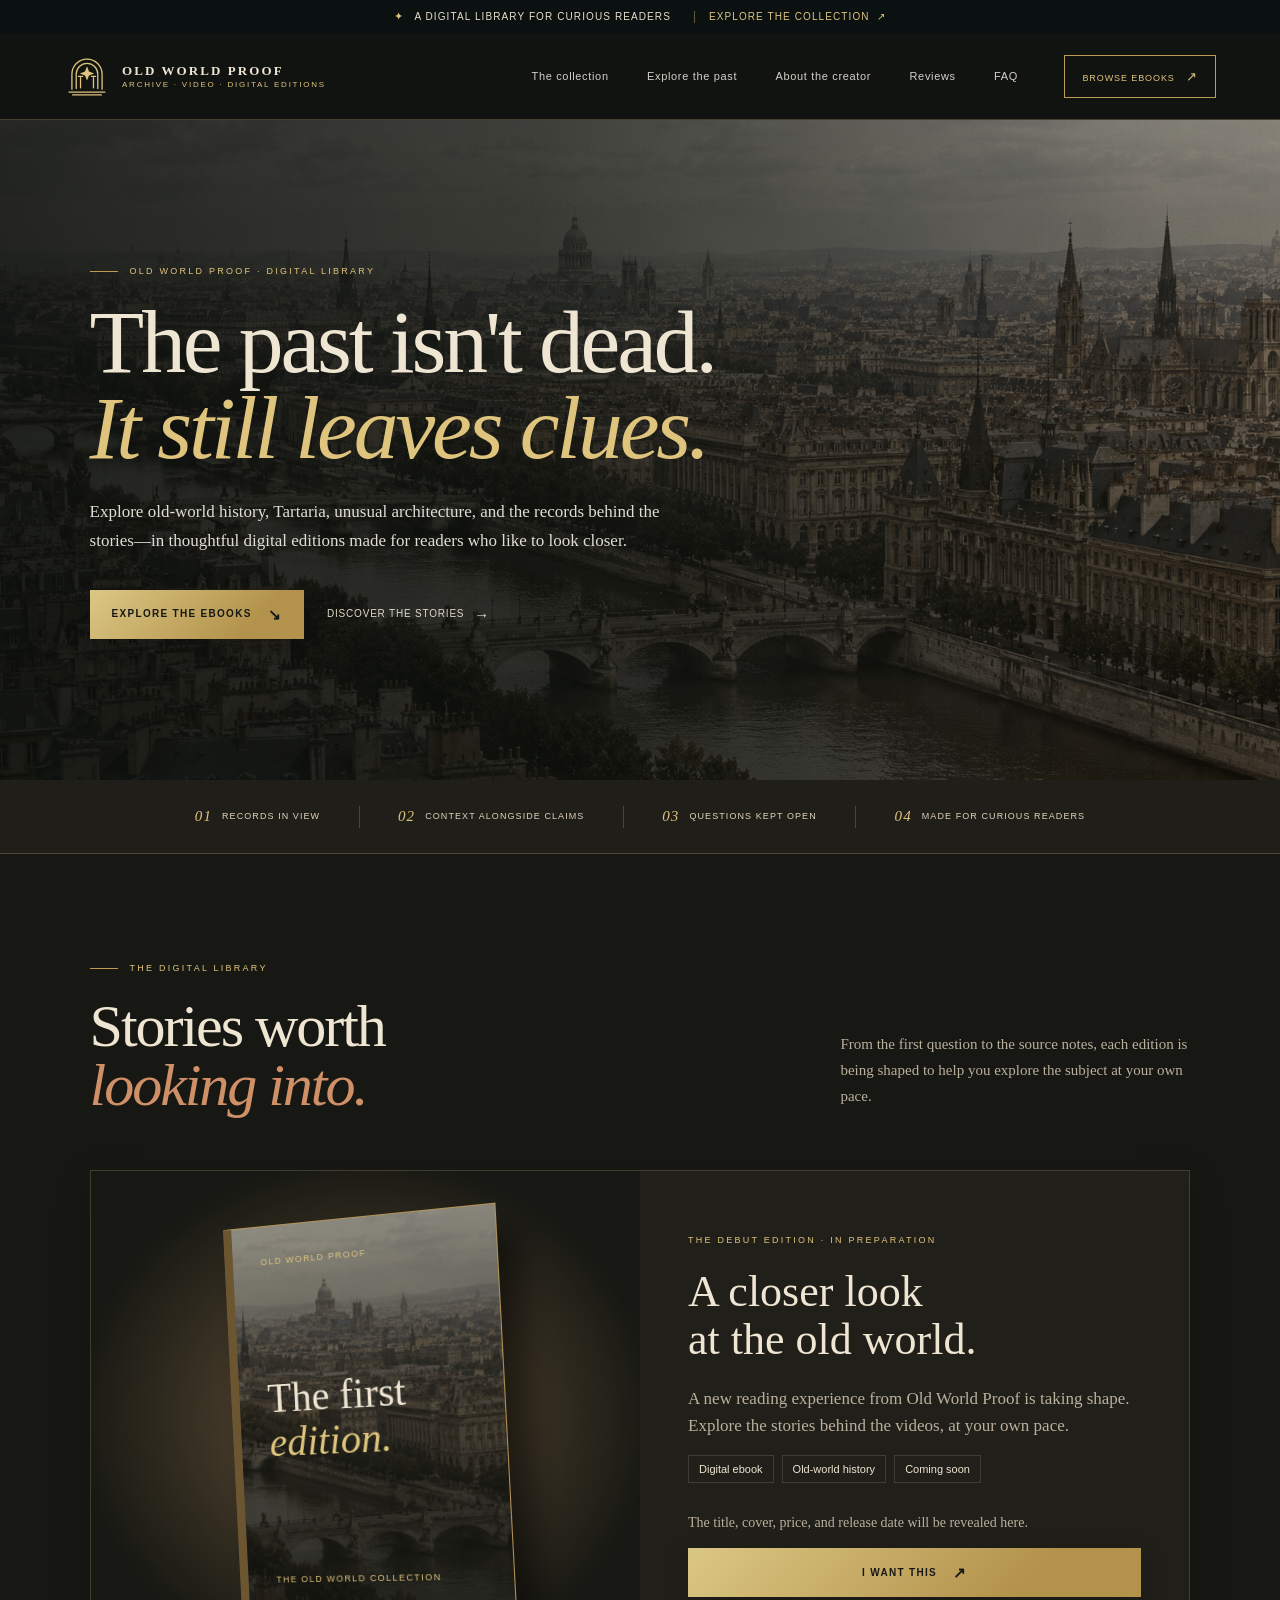
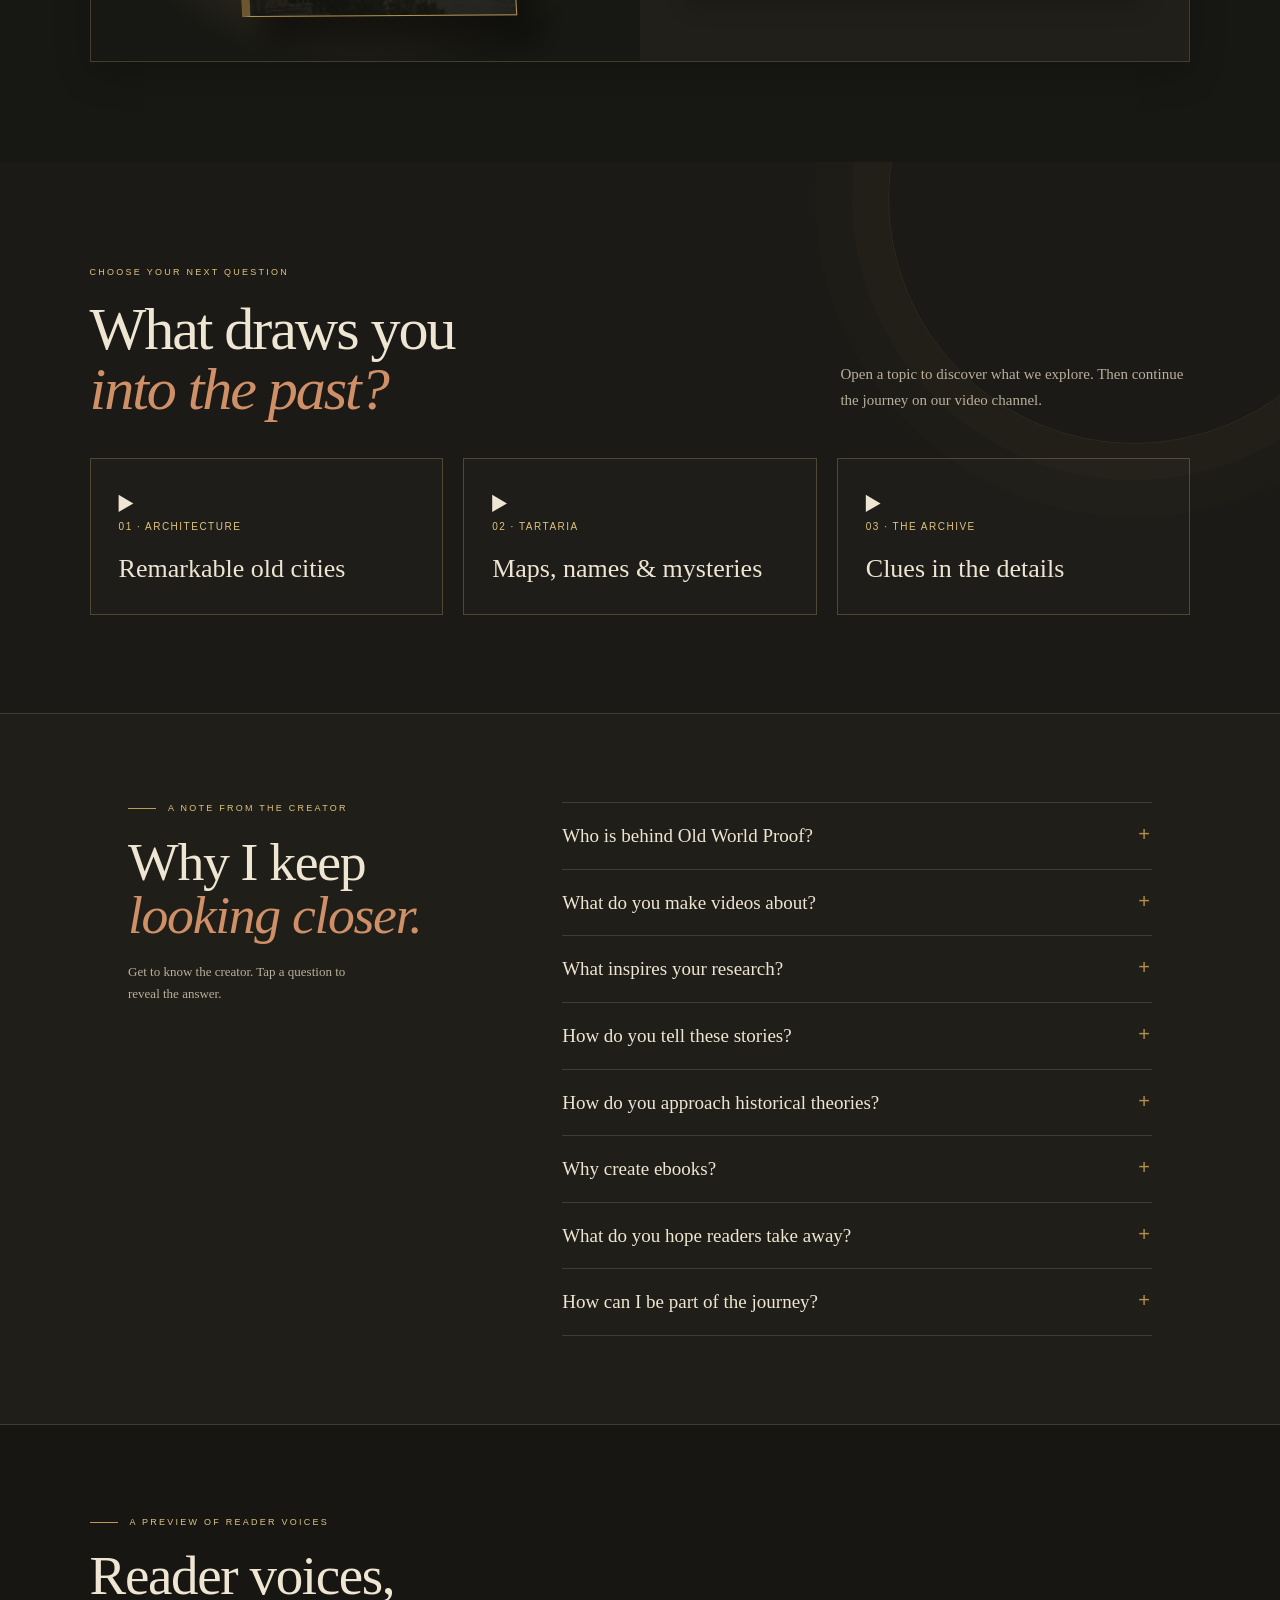
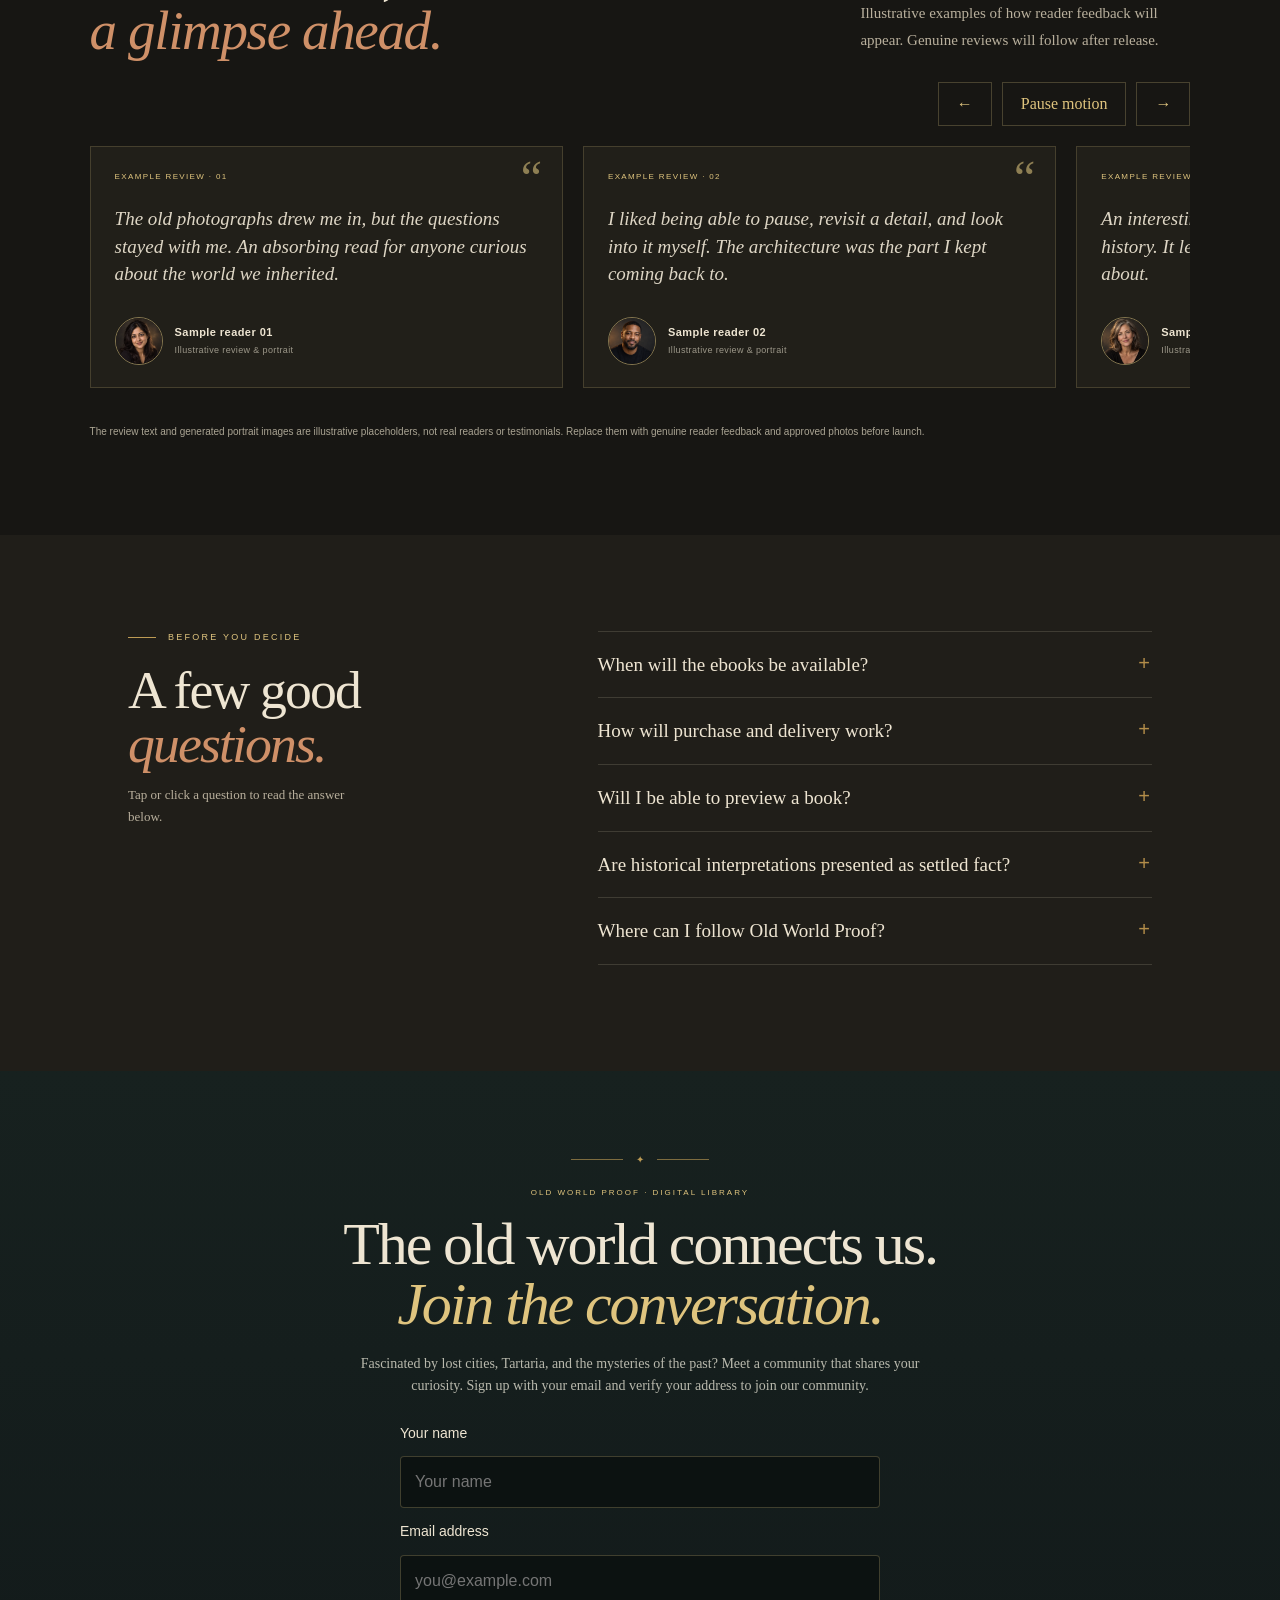
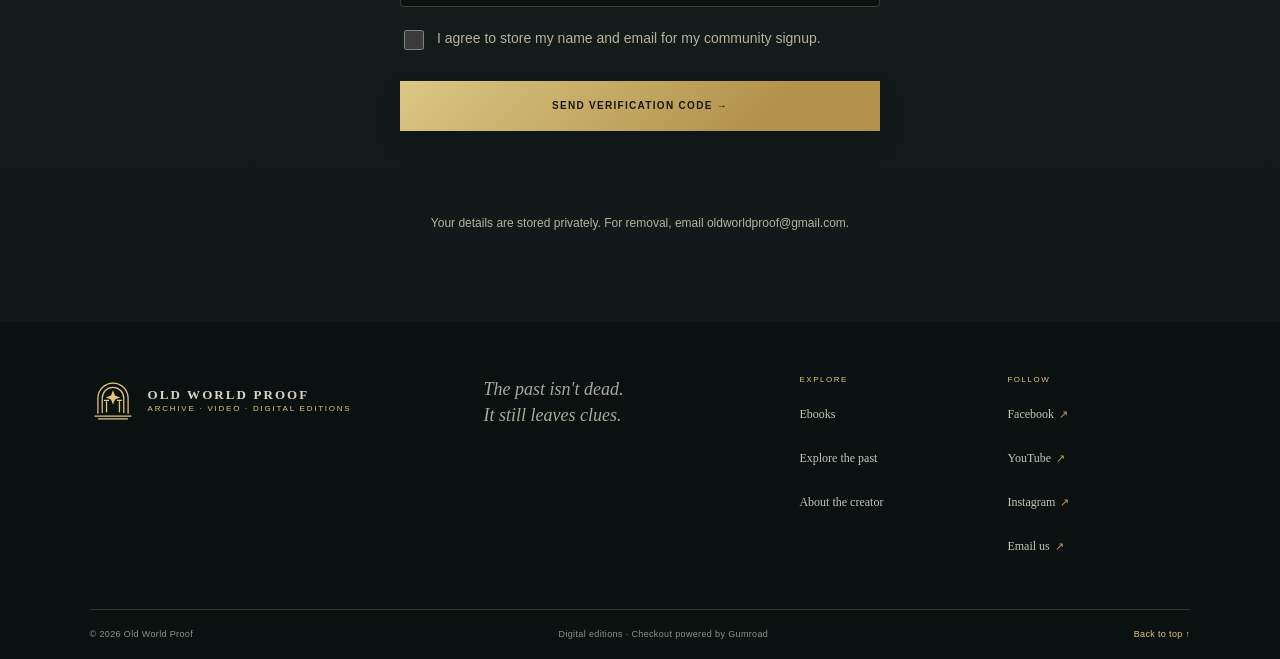
==== public/index.html @ 04a949f0 "Upload latest Old World Proof website and Hostinger deployment guide" ====
<!doctype html>
<html lang="en">
<head>
  <meta charset="utf-8">
  <meta name="viewport" content="width=device-width, initial-scale=1">
  <meta name="theme-color" content="#101715">
  <meta name="description" content="Old World Proof explores historical records, unusual architecture, lost-world narratives, and the questions they raise through digital books.">
  <title>Old World Proof — Digital Library</title>
  <link rel="icon" href="favicon.svg" type="image/svg+xml">
  <link rel="stylesheet" href="styles.css?v=community4">
  <script src="script.js?v=community4" defer></script>
</head>
<body>
  <a class="skip-link" href="#main">Skip to content</a>

  <div class="announcement-bar">
    <span class="announcement-mark" aria-hidden="true">✦</span>
    <span>A digital library for curious readers</span>
    <a href="#collection">Explore the collection <span aria-hidden="true">↗</span></a>
  </div>

  <header class="site-header">
    <a class="brand" href="#top" aria-label="Old World Proof home">
      <span class="brand-symbol" aria-hidden="true">
        <svg viewBox="0 0 64 64" fill="none" stroke="currentColor" stroke-width="1.8" stroke-linecap="round" stroke-linejoin="round">
          <path d="M11 49V28a21 21 0 0 1 42 0v21M17 48V28a15 15 0 0 1 30 0v20"/>
          <path d="M7 53h50M12 57h40M23 47V33m18 14V33M20 31h6m12 0h6"/>
          <path d="m32 17 2.8 7.2L42 27l-7.2 2.8L32 37l-2.8-7.2L22 27l7.2-2.8L32 17Z" fill="currentColor" stroke="none"/>
        </svg>
      </span>
      <span class="brand-words"><strong>OLD WORLD PROOF</strong><small>ARCHIVE · VIDEO · DIGITAL EDITIONS</small></span>
    </a>

    <button class="menu-toggle" type="button" aria-label="Open navigation" aria-expanded="false" aria-controls="main-nav">
      <span></span><span></span>
    </button>

    <nav class="main-nav" id="main-nav" aria-label="Main navigation">
      <a href="#collection">The collection</a>
      <a href="#approach">Explore the past</a>
      <a href="#creator-note">About the creator</a>
      <a href="#reviews">Reviews</a>
      <a href="#questions">FAQ</a>
      <a class="nav-cta" href="#collection">Browse ebooks <span aria-hidden="true">↗</span></a>
    </nav>
  </header>

  <main id="main">
    <section class="hero" id="top" aria-labelledby="hero-title">
      <div class="hero-grain" aria-hidden="true"></div>
      <div class="hero-content">
        <p class="eyebrow"><span class="eyebrow-line"></span> OLD WORLD PROOF · DIGITAL LIBRARY</p>
        <h1 id="hero-title">The past isn't dead.<br><em>It still leaves clues.</em></h1>
        <p class="hero-intro">Explore old-world history, Tartaria, unusual architecture, and the records behind the stories—in thoughtful digital editions made for readers who like to look closer.</p>
        <div class="hero-actions">
          <a class="button button-gold" href="#collection">Explore the ebooks <span aria-hidden="true">↘</span></a>
          <a class="text-link text-link-light" href="#approach">Discover the stories <span aria-hidden="true">→</span></a>
        </div>
      </div>

    </section>

    <section class="principles-strip" aria-label="Publishing principles">
      <div class="principle"><span class="principle-number">01</span><span>Records in view</span></div>
      <span class="strip-divider" aria-hidden="true"></span>
      <div class="principle"><span class="principle-number">02</span><span>Context alongside claims</span></div>
      <span class="strip-divider" aria-hidden="true"></span>
      <div class="principle"><span class="principle-number">03</span><span>Questions kept open</span></div>
      <span class="strip-divider" aria-hidden="true"></span>
      <div class="principle"><span class="principle-number">04</span><span>Made for curious readers</span></div>
    </section>

    <section class="collection section-paper" id="collection" aria-labelledby="collection-title">
      <div class="section-heading collection-heading">
        <div>
          <p class="eyebrow eyebrow-dark"><span class="eyebrow-line"></span> THE DIGITAL LIBRARY</p>
          <h2 id="collection-title">Stories worth<br><em>looking into.</em></h2>
        </div>
        <p class="heading-aside">From the first question to the source notes, each edition is being shaped to help you explore the subject at your own pace.</p>
      </div>

      <div class="product-grid" id="product-grid" aria-live="polite">
        <article class="product-card featured-edition">
          <div class="edition-art"><div class="edition-book"><span>OLD WORLD PROOF</span><strong>The first<br><em>edition.</em></strong><small>THE OLD WORLD COLLECTION</small></div></div>
          <div class="product-details">
            <p class="eyebrow">THE DEBUT EDITION · IN PREPARATION</p>
            <h3>A closer look<br>at the old world.</h3>
            <p class="product-description">A new reading experience from Old World Proof is taking shape. Explore the stories behind the videos, at your own pace.</p>
            <div class="edition-tags"><span>Digital ebook</span><span>Old-world history</span><span>Coming soon</span></div>
            <p class="edition-release">The title, cover, price, and release date will be revealed here.</p>
            <button class="button button-gold" type="button" data-action="checkout" data-product="ebook-1">I want this <span aria-hidden="true">↗</span></button>
          </div>
        </article>

      </div>
    </section>

    <section class="approach section-dark" id="approach" aria-labelledby="approach-title">
      <div class="section-heading"><div><p class="eyebrow">CHOOSE YOUR NEXT QUESTION</p><h2 id="approach-title">What draws you<br><em>into the past?</em></h2></div><p class="heading-aside">Open a topic to discover what we explore. Then continue the journey on our video channel.</p></div>
      <div class="topic-grid">
        <details class="topic-card"><summary><span>01 · ARCHITECTURE</span>Remarkable old cities</summary><p>Explore domes, grand stations, stone buildings, and the photographs that preserve their changing stories.</p><a href="https://www.youtube.com/@oldworldprooforg" target="_blank" rel="noopener noreferrer">Explore our videos ↗</a></details>
        <details class="topic-card"><summary><span>02 · TARTARIA</span>Maps, names & mysteries</summary><p>Look closer at old maps and the theories built around them, considering what the records show and what remains interpretation.</p><a href="https://www.youtube.com/@oldworldprooforg" target="_blank" rel="noopener noreferrer">Visit the channel ↗</a></details>
        <details class="topic-card"><summary><span>03 · THE ARCHIVE</span>Clues in the details</summary><p>A photograph, newspaper clipping, or forgotten document can begin a new question. Follow those details into their historical context.</p><a href="https://www.facebook.com/oldworldproof" target="_blank" rel="noopener noreferrer">Explore our page ↗</a></details>
      </div>
    </section>

    <section class="creator-note section-paper" id="creator-note" aria-labelledby="creator-note-title">
      <div class="creator-note-heading">
        <p class="eyebrow eyebrow-dark"><span class="eyebrow-line"></span> A NOTE FROM THE CREATOR</p>
        <h2 id="creator-note-title">Why I keep<br><em>looking closer.</em></h2>
        <p>Get to know the creator. Tap a question to reveal the answer.</p>
      </div>
      <div class="faq-list creator-questions"><details class="faq-item"><summary>Who is behind Old World Proof?</summary><p>I'm the creator of Old World Proof, a project about the stories history leaves behind.</p></details><details class="faq-item"><summary>What do you make videos about?</summary><p>I make videos about the old world, Tartaria, and historical theories that invite a closer look.</p></details><details class="faq-item"><summary>What inspires your research?</summary><p>I'm drawn to old photographs, maps, buildings, and records that leave more to explore.</p></details><details class="faq-item"><summary>How do you tell these stories?</summary><p>I enjoy connecting these fragments into stories that are clear and easy to follow.</p></details><details class="faq-item"><summary>How do you approach historical theories?</summary><p>A striking story should still leave room to examine its sources and context.</p></details><details class="faq-item"><summary>Why create ebooks?</summary><p>That's why I want to bring some of these investigations into ebook form.</p></details><details class="faq-item"><summary>What do you hope readers take away?</summary><p>I hope readers will learn, question, and reach their own conclusions.</p></details><details class="faq-item"><summary>How can I be part of the journey?</summary><p>Thank you for being here and exploring the past with me.</p></details></div>
    </section>

    <section class="reader-reviews section-paper" id="reviews" aria-labelledby="reviews-title">
      <div class="reviews-heading">
        <div>
          <p class="eyebrow eyebrow-dark"><span class="eyebrow-line"></span> A PREVIEW OF READER VOICES</p>
          <h2 id="reviews-title">Reader voices,<br><em>a glimpse ahead.</em></h2>
        </div>
        <p class="heading-aside">Illustrative examples of how reader feedback will appear. Genuine reviews will follow after release.</p>
      </div>
      <div class="review-controls"><button type="button" id="review-prev" aria-label="Previous review">←</button><button type="button" id="review-pause" aria-pressed="false">Pause motion</button><button type="button" id="review-next" aria-label="Next review">→</button></div><div class="review-grid" id="review-track" tabindex="0" aria-label="Sample reviews carousel">
        <article class="review-card">
          <span class="review-quote-mark" aria-hidden="true">“</span>
          <p class="review-label">EXAMPLE REVIEW · 01</p>
          <blockquote>The old photographs drew me in, but the questions stayed with me. An absorbing read for anyone curious about the world we inherited.</blockquote>
          <div class="review-author">
            <img class="review-avatar" src="assets/reviewer-01.png" alt="Illustrative sample reader portrait, not an actual reviewer" loading="lazy">
            <div><p class="review-name">Sample reader 01</p><p class="review-detail">Illustrative review & portrait</p></div>
          </div>
        </article>
        <article class="review-card">
          <span class="review-quote-mark" aria-hidden="true">“</span>
          <p class="review-label">EXAMPLE REVIEW · 02</p>
          <blockquote>I liked being able to pause, revisit a detail, and look into it myself. The architecture was the part I kept coming back to.</blockquote>
          <div class="review-author">
            <img class="review-avatar" src="assets/reviewer-02.png" alt="Illustrative sample reader portrait, not an actual reviewer" loading="lazy">
            <div><p class="review-name">Sample reader 02</p><p class="review-detail">Illustrative review & portrait</p></div>
          </div>
        </article>
        <article class="review-card">
          <span class="review-quote-mark" aria-hidden="true">“</span>
          <p class="review-label">EXAMPLE REVIEW · 03</p>
          <blockquote>An interesting starting point for exploring old-world history. It left me with a reading list and plenty to think about.</blockquote>
          <div class="review-author">
            <img class="review-avatar" src="assets/reviewer-03.png" alt="Illustrative sample reader portrait, not an actual reviewer" loading="lazy">
            <div><p class="review-name">Sample reader 03</p><p class="review-detail">Illustrative review & portrait</p></div>
          </div>
        </article>
      </div>
      <p class="review-placeholder-note">The review text and generated portrait images are illustrative placeholders, not real readers or testimonials. Replace them with genuine reader feedback and approved photos before launch.</p>
    </section>

    <section class="questions section-paper" id="questions" aria-labelledby="questions-title">
      <div class="questions-heading">
        <p class="eyebrow eyebrow-dark"><span class="eyebrow-line"></span> BEFORE YOU DECIDE</p>
        <h2 id="questions-title">A few good<br><em>questions.</em></h2>
        <p>Tap or click a question to read the answer below.</p>
      </div>
      <div class="faq-list">
        <details class="faq-item">
          <summary>When will the ebooks be available?</summary>
          <p>The first ebooks are in preparation. A release date has not been announced yet. Follow Old World Proof on Facebook or YouTube for launch news.</p>
        </details>
        <details class="faq-item">
          <summary>How will purchase and delivery work?</summary>
          <p>Purchases will be handled through Gumroad. Each live product page will show its price, file format, and delivery information before checkout.</p>
        </details>
        <details class="faq-item">
          <summary>Will I be able to preview a book?</summary>
          <p>Preview pages are not available yet. When an excerpt is ready, you will be able to open it using the Preview button on the book card.</p>
        </details>
        <details class="faq-item">
          <summary>Are historical interpretations presented as settled fact?</summary>
          <p>We explore historical records alongside theories and interpretations. A theory is not established fact; disputed questions and the limits of available evidence are part of the discussion.</p>
        </details>
        <details class="faq-item">
          <summary>Where can I follow Old World Proof?</summary>
          <p>Visit the <a href="https://www.facebook.com/oldworldproof" target="_blank" rel="noopener noreferrer">Old World Proof Facebook page</a>. You can also watch our videos on <a href="https://www.youtube.com/@oldworldprooforg" target="_blank" rel="noopener noreferrer">YouTube @oldworldprooforg</a>.</p>
        </details>
      </div>
    </section>

    <section id="join" class="closing-cta section-dark" aria-labelledby="closing-title">
      <div class="closing-ornament" aria-hidden="true"><span></span><i>✦</i><span></span></div>
      <p class="eyebrow">OLD WORLD PROOF · DIGITAL LIBRARY</p>
      <h2 id="closing-title">The old world connects us.<br><em>Join the conversation.</em></h2>
      <p>Fascinated by lost cities, Tartaria, and the mysteries of the past? Meet a community that shares your curiosity. Sign up with your email and verify your address to join our community.</p>
      <form id="join-form" class="join-form">
        <label for="join-name">Your name</label><input id="join-name" name="name" autocomplete="name" maxlength="80" required placeholder="Your name">
        <label for="join-email">Email address</label><input id="join-email" name="email" type="email" autocomplete="email" maxlength="254" required placeholder="you@example.com">
        <label class="join-consent"><input type="checkbox" required name="consent"> I agree to store my name and email for my community signup.</label>
        <button class="button button-gold" type="submit">Send verification code →</button>
      </form>
      <form id="verify-form" class="join-form" hidden>
        <label for="join-code">Enter the 6-digit code from your email</label><input id="join-code" name="code" inputmode="numeric" autocomplete="one-time-code" pattern="[0-9]{6}" maxlength="6" required placeholder="000000">
        <button class="button button-gold" type="submit">Verify & join →</button><button type="button" id="join-back" class="text-link">Use a different email / resend</button>
      </form>
      <p id="join-status" role="status" aria-live="polite"></p>
      <div id="join-thanks" hidden tabindex="-1"><span class="eyebrow">WELCOME TO OLD WORLD PROOF</span><h3>Thank you for joining.</h3><p>Your email is verified. We are glad you are part of the journey.</p></div>
      <small class="join-caption">Your details are stored privately. For removal, email oldworldproof@gmail.com.</small>
    </section>
  </main>

  <footer class="site-footer">
    <div class="footer-main">
      <a class="brand footer-brand" href="#top" aria-label="Old World Proof home">
        <span class="brand-symbol" aria-hidden="true">
          <svg viewBox="0 0 64 64" fill="none" stroke="currentColor" stroke-width="1.8" stroke-linecap="round" stroke-linejoin="round">
          <path d="M11 49V28a21 21 0 0 1 42 0v21M17 48V28a15 15 0 0 1 30 0v20"/>
          <path d="M7 53h50M12 57h40M23 47V33m18 14V33M20 31h6m12 0h6"/>
          <path d="m32 17 2.8 7.2L42 27l-7.2 2.8L32 37l-2.8-7.2L22 27l7.2-2.8L32 17Z" fill="currentColor" stroke="none"/>
        </svg>
        </span>
        <span class="brand-words"><strong>OLD WORLD PROOF</strong><small>ARCHIVE · VIDEO · DIGITAL EDITIONS</small></span>
      </a>
      <p class="footer-motto">The past isn't dead.<br>It still leaves clues.</p>
      <div class="footer-links">
        <div><span class="footer-label">EXPLORE</span><a href="#collection">Ebooks</a><a href="#approach">Explore the past</a><a href="#creator-note">About the creator</a></div>
        <div><span class="footer-label">FOLLOW</span><a href="https://www.facebook.com/oldworldproof" target="_blank" rel="noopener noreferrer">Facebook <span aria-hidden="true">↗</span></a><a href="https://www.youtube.com/@oldworldprooforg" target="_blank" rel="noopener noreferrer">YouTube <span aria-hidden="true">↗</span></a><button class="footer-link-button" type="button" data-action="social" data-social="Instagram profile">Instagram <span aria-hidden="true">↗</span></button><a href="mailto:oldworldproof@gmail.com">Email us <span aria-hidden="true">↗</span></a></div>
      </div>
    </div>
    <div class="footer-bottom"><span>© <span id="current-year">2026</span> Old World Proof</span><span>Digital editions · Checkout powered by Gumroad</span><a href="#top">Back to top ↑</a></div>
  </footer>

  <dialog class="info-dialog" id="info-dialog" aria-labelledby="dialog-title">
    <button class="dialog-close" type="button" aria-label="Close dialog">×</button>
    <span class="dialog-kicker">OLD WORLD PROOF · DIGITAL LIBRARY</span>
    <h2 id="dialog-title">Details coming soon</h2>
    <p id="dialog-message">Product information will be added here.</p>
    <button class="button button-gold dialog-ok" type="button">Understood</button>
  </dialog>
</body>
</html>
---- public/styles.css ----
@charset "UTF-8";

:root {
  color-scheme: dark;
  --ink: #eee5d2;
  --ink-soft: #b9b09d;
  --navy: #111311;
  --navy-raised: #1b1a16;
  --paper: #171713;
  --paper-light: #211f19;
  --paper-shade: #30291f;
  --gold: #bd9b54;
  --gold-light: #dfc47e;
  --gold-deep: #b38d49;
  --rust: #cf9068;
  --line: rgba(237, 225, 199, .15);
  --line-dark: rgba(219, 195, 133, .25);
  --serif: "Iowan Old Style", "Baskerville Old Face", Baskerville, Georgia, "Times New Roman", serif;
  --sans: "Aptos", "Segoe UI", Arial, sans-serif;
  --content: 1200px;
}

* { box-sizing: border-box; }
html { scroll-behavior: smooth; scroll-padding-top: 88px; }
body { margin: 0; background: var(--paper); color: var(--ink); font-family: var(--serif); -webkit-font-smoothing: antialiased; }
button, a { -webkit-tap-highlight-color: transparent; }
button { font: inherit; }
a { color: inherit; }
::selection { background: rgba(189, 155, 84, .34); color: var(--ink); }

.skip-link { position: fixed; z-index: 100; top: 10px; left: 10px; padding: 12px 16px; transform: translateY(-150%); background: var(--paper-light); color: var(--ink); }
.skip-link:focus { transform: translateY(0); }

.announcement-bar { min-height: 34px; display: flex; align-items: center; justify-content: center; gap: 10px; background: #0b1110; color: #e8dfca; font: 10px/1.2 var(--sans); letter-spacing: .11em; text-transform: uppercase; }
.announcement-mark { color: var(--gold-light); font-size: 11px; }
.announcement-bar a { margin-left: 13px; padding-left: 14px; border-left: 1px solid rgba(214, 189, 124, .42); color: var(--gold-light); text-decoration: none; }
.announcement-bar a span { padding-left: 3px; }

.site-header { position: relative; z-index: 10; min-height: 86px; display: flex; align-items: center; justify-content: space-between; gap: 36px; padding: 0 max(5vw, calc((100vw - 1360px) / 2)); background: var(--navy); color: var(--ink); border-bottom: 1px solid var(--line-dark); }
.brand { display: inline-flex; align-items: center; gap: 12px; flex: 0 0 auto; color: inherit; text-decoration: none; }
.brand-symbol { width: 39px; height: 42px; display: grid; place-items: center; color: var(--gold-light); }
.brand-symbol svg { width: 100%; stroke: currentColor; stroke-width: 1.1; }
.brand-words { display: flex; flex-direction: column; gap: 4px; }
.brand-words strong { font: 600 13px/1 var(--serif); letter-spacing: .16em; }
.brand-words small { color: var(--gold-light); font: 8px/1 var(--sans); letter-spacing: .22em; }
.main-nav { display: flex; align-items: center; gap: clamp(20px, 3vw, 43px); }
.main-nav > a { color: #d4d0c6; font: 11px/1 var(--sans); letter-spacing: .06em; text-decoration: none; transition: color .2s ease; }
.main-nav > a:hover, .main-nav > a:focus-visible { color: var(--gold-light); }
.main-nav .nav-cta { margin-left: 8px; padding: 14px 17px; border: 1px solid var(--gold); color: var(--gold-light); text-transform: uppercase; letter-spacing: .1em; font-size: 9px; }
.nav-cta span { margin-left: 8px; font-size: 13px; }
.menu-toggle { display: none; }

.hero { position: relative; min-height: 660px; display: grid; grid-template-columns: 1fr; align-items: center; overflow: hidden; padding: 84px max(7vw, calc((100vw - 1250px) / 2)) 88px; background: #101715 url("assets/old-world-city.png") center 49% / cover no-repeat; color: var(--ink); }
.hero::before { position: absolute; z-index: 0; content: ""; inset: 0; pointer-events: none; background: linear-gradient(90deg, rgba(8, 12, 10, .85) 0%, rgba(8, 12, 10, .72) 42%, rgba(8, 12, 10, .32) 100%), linear-gradient(0deg, rgba(8, 12, 10, .34), rgba(8, 12, 10, .08)); }
.hero-grain { position: absolute; z-index: 1; inset: 0; opacity: .08; pointer-events: none; background-image: radial-gradient(rgba(224, 209, 167, .45) .55px, transparent .7px); background-size: 7px 7px; mask-image: linear-gradient(90deg, transparent, #000 42%, #000); }
.hero-content { position: relative; z-index: 2; max-width: 790px; padding: 15px 0 7px; }
.eyebrow { display: flex; align-items: center; gap: 12px; margin: 0 0 21px; color: var(--gold-light); font: 9px/1.4 var(--sans); letter-spacing: .25em; text-transform: uppercase; }
.eyebrow-line { width: 28px; height: 1px; display: inline-block; background: var(--gold); }
.eyebrow-dark { color: var(--gold-light); }
.hero h1, .section-heading h2, .about-copy h2, .questions-heading h2, .closing-cta h2 { margin: 0; font: 400 clamp(45px, 5.3vw, 74px)/.99 var(--serif); letter-spacing: -.035em; }
.hero h1 { max-width: 880px; font-size: clamp(58px, 7vw, 92px); line-height: .96; }
.hero h1 em, .section-heading h2 em, .about-copy h2 em, .questions-heading h2 em, .closing-cta h2 em { color: var(--gold-light); font-weight: 400; }
.hero-intro { max-width: 610px; margin: 27px 0 0; color: #e0ddd4; font-size: 17px; line-height: 1.7; }
.hero-actions { display: flex; flex-wrap: wrap; align-items: center; gap: 23px; margin-top: 34px; }
.button { min-height: 49px; display: inline-flex; align-items: center; justify-content: center; gap: 16px; padding: 0 22px; border: 0; text-decoration: none; cursor: pointer; font: 600 10px/1 var(--sans); letter-spacing: .13em; text-transform: uppercase; transition: transform .2s ease, background .2s ease, box-shadow .2s ease; }
.button:hover { transform: translateY(-2px); }
.button:focus-visible, a:focus-visible, button:focus-visible, summary:focus-visible { outline: 2px solid var(--gold-light); outline-offset: 4px; }
.button-gold { background: linear-gradient(135deg, #dbc784, #b3924b 75%); color: #151814; box-shadow: 0 8px 24px rgba(0, 0, 0, .2); }
.button-gold:hover { background: linear-gradient(135deg, #ead89e, #c6a251 75%); }
.button-gold span { font-size: 15px; }
.text-link { display: inline-flex; align-items: center; gap: 10px; font: 10px/1.4 var(--sans); letter-spacing: .08em; text-decoration: none; text-transform: uppercase; }
.text-link span { font-size: 15px; transition: transform .2s ease; }
.text-link:hover span { transform: translateX(4px); }
.text-link-light { color: #e0d9c9; }
.hero-note { display: flex; align-items: center; gap: 11px; max-width: 425px; margin-top: 43px; padding-top: 18px; border-top: 1px solid var(--line-dark); color: #aaa99f; font-size: 12px; line-height: 1.55; }
.note-icon { color: var(--gold); font-size: 17px; }

.hero-art { position: relative; z-index: 1; width: min(100%, 760px); height: clamp(320px, 29vw, 430px); justify-self: end; margin: 0; overflow: hidden; border: 1px solid rgba(202, 175, 107, .5); background: #242016; box-shadow: 0 24px 60px rgba(0, 0, 0, .4); }
.city-art { display: block; width: 100%; height: 100%; object-fit: cover; object-position: center; filter: sepia(.08) contrast(1.04); }
.art-orbit { position: absolute; top: 52%; left: 51%; width: 465px; height: 465px; border: 1px solid rgba(189, 155, 84, .23); border-radius: 50%; transform: translate(-50%, -50%); }
.orbit-two { width: 380px; height: 380px; border-style: dashed; opacity: .55; }
.art-plate { position: absolute; top: 39px; left: 45px; width: 405px; height: 405px; overflow: hidden; background: linear-gradient(145deg, #26302a, #111817 78%); border: 1px solid rgba(202, 175, 107, .4); box-shadow: 0 22px 62px rgba(0, 0, 0, .42), inset 0 0 45px rgba(203, 174, 103, .05); }
.art-plate::before { position: absolute; z-index: 3; content: ""; inset: 10px; border: 1px solid rgba(229, 204, 141, .35); pointer-events: none; }
.art-plate::after { position: absolute; z-index: 1; content: ""; inset: 0; background: linear-gradient(180deg, rgba(12, 14, 12, .35), transparent 40%, rgba(12, 14, 12, .36)); pointer-events: none; }
.plate-topline, .plate-caption { position: absolute; z-index: 2; left: 24px; right: 24px; display: flex; justify-content: space-between; color: rgba(228, 212, 170, .7); font: 7px/1 var(--sans); letter-spacing: .2em; }
.plate-topline { top: 24px; }
.architecture-art { position: absolute; z-index: 0; inset: 0; width: 100%; height: 100%; object-fit: cover; opacity: .92; }
.plate-caption { bottom: 23px; align-items: center; font-size: 6px; letter-spacing: .14em; }
.plate-caption i { width: 48px; height: 1px; background: var(--gold); opacity: .65; }
.floating-note { position: absolute; z-index: 3; display: flex; align-items: center; gap: 9px; padding: 11px 13px; border: 1px solid rgba(205, 180, 112, .38); background: rgba(20, 29, 26, .95); color: #e0d9c9; font: 9px/1.35 var(--sans); letter-spacing: .07em; text-transform: uppercase; box-shadow: 0 9px 25px rgba(0, 0, 0, .24); }
.floating-note small { color: #9f9c8f; font-size: 7px; letter-spacing: .15em; }
.note-left { top: 95px; left: 0; }
.note-right { right: 2px; bottom: 103px; }
.note-index { width: 22px; height: 22px; display: grid; place-items: center; border: 1px solid var(--gold); color: var(--gold-light); font-family: var(--serif); font-size: 12px; }
.note-dot { width: 7px; height: 7px; background: #a37c3d; border-radius: 50%; box-shadow: 0 0 0 4px rgba(189, 155, 84, .15); }
.sample-book { position: absolute; z-index: 4; right: 35px; bottom: 23px; width: 148px; height: 216px; perspective: 550px; transform: rotate(7deg); filter: drop-shadow(10px 15px 11px rgba(0, 0, 0, .42)); }
.book-cover { position: absolute; inset: 0 0 0 11px; display: flex; flex-direction: column; align-items: center; padding: 15px 12px; overflow: hidden; background: linear-gradient(155deg, #6e4a2d, #282519 72%); border: 1px solid rgba(226, 197, 127, .7); color: #e6d9b8; }
.book-spine { position: absolute; top: 0; bottom: 0; left: 0; width: 14px; background: linear-gradient(90deg, #191a15, #60492e); border: 1px solid rgba(226, 197, 127, .4); }
.book-brand { z-index: 2; font: 5px/1 var(--sans); letter-spacing: .16em; }
.book-rule { z-index: 2; width: 58px; margin-top: 8px; border-top: 1px solid var(--gold-light); }
.book-cover-art { position: relative; width: 74px; height: 67px; display: block; margin: 9px 0 5px; border: 1px solid rgba(222, 195, 127, .52); background: radial-gradient(ellipse at 50% 44%, rgba(200, 169, 102, .3), transparent 55%); }
.book-cover-art::before { position: absolute; content: ""; top: 9px; left: 17px; width: 40px; height: 48px; border: 1px solid rgba(225, 200, 141, .75); border-radius: 25px 25px 0 0; }
.book-cover-art i { position: absolute; bottom: 9px; left: 10px; right: 10px; height: 13px; border-top: 1px solid rgba(225, 200, 141, .7); }
.book-cover-art b { position: absolute; bottom: 10px; left: 20px; width: 4px; height: 22px; background: rgba(225, 200, 141, .64); box-shadow: 14px 0 rgba(225, 200, 141, .64), 28px 0 rgba(225, 200, 141, .64); }
.book-cover-art em { position: absolute; top: 0; left: 35px; width: 1px; height: 57px; background: rgba(225, 200, 141, .23); }
.book-cover strong { z-index: 2; color: #f2e8d0; font: 600 15px/.93 var(--serif); letter-spacing: .05em; text-align: center; }
.book-cover small { z-index: 2; margin-top: auto; color: var(--gold-light); font: 5px/1 var(--sans); letter-spacing: .17em; }
.art-footnote { position: absolute; left: 48px; bottom: 10px; margin: 0; color: rgba(222, 202, 156, .55); font: 7px/1 var(--sans); letter-spacing: .2em; }

.principles-strip { min-height: 74px; display: flex; align-items: center; justify-content: center; gap: clamp(14px, 3vw, 42px); padding: 15px 30px; background: #201e18; border-bottom: 1px solid var(--line-dark); color: #ddd4c0; }
.principle { display: flex; align-items: center; gap: 10px; font: 9px/1.3 var(--sans); letter-spacing: .12em; text-transform: uppercase; }
.principle-number { color: var(--gold-light); font: italic 15px/1 var(--serif); }
.strip-divider { width: 1px; height: 22px; background: rgba(219, 195, 133, .24); }

.section-paper { background: var(--paper); }
.collection { padding: 108px max(7vw, calc((100vw - 1220px) / 2)) 100px; }
.section-heading { display: flex; align-items: end; justify-content: space-between; gap: 50px; }
.section-heading h2, .about-copy h2, .questions-heading h2 { color: var(--ink); font-size: clamp(40px, 4.7vw, 61px); }
.section-heading h2 em, .about-copy h2 em, .questions-heading h2 em { color: var(--rust); }
.heading-aside { max-width: 350px; margin: 0 0 5px; color: var(--ink-soft); font-size: 15px; line-height: 1.75; }
.product-grid { display: grid; grid-template-columns: repeat(3, minmax(0, 1fr)); gap: 25px; margin-top: 55px; }
.product-card { min-width: 0; padding: 13px; background: var(--paper-light); border: 1px solid rgba(214, 189, 124, .19); box-shadow: 0 12px 35px rgba(0, 0, 0, .19); transition: transform .25s ease, box-shadow .25s ease; }
.product-card:hover { transform: translateY(-5px); box-shadow: 0 19px 40px rgba(0, 0, 0, .32); }
.product-coming-soon-card { display: flex; min-height: 500px; }
.coming-soon-panel { position: relative; width: 100%; min-height: 470px; display: grid; place-items: center; overflow: hidden; border: 1px solid rgba(218, 193, 128, .65); background: radial-gradient(ellipse at 50% 46%, rgba(175, 159, 97, .2), transparent 42%), linear-gradient(145deg, #41422b, #1c211d 77%); box-shadow: inset 0 0 0 7px rgba(9, 13, 12, .15); }
.coming-soon-panel::before { position: absolute; content: ""; inset: 14px; border: 1px solid rgba(224, 196, 124, .28); pointer-events: none; }
.coming-soon-panel::after { position: absolute; content: ""; width: 128px; height: 128px; border: 1px solid rgba(201, 172, 99, .4); border-radius: 50%; box-shadow: 0 0 0 15px rgba(201, 172, 99, .035), 0 0 0 31px rgba(201, 172, 99, .025); }
.product-coming-soon-card:nth-child(3) .coming-soon-panel { background: radial-gradient(ellipse at 50% 46%, rgba(158, 153, 126, .2), transparent 42%), linear-gradient(145deg, #34403e, #151d1d 78%); }
.coming-soon-text { position: relative; z-index: 1; padding: 15px 20px; background: rgba(24, 27, 23, .72); color: #e5d39a; font: 400 22px/1.2 var(--serif); letter-spacing: .13em; text-transform: uppercase; text-align: center; }
.product-cover { position: relative; min-height: 293px; display: flex; flex-direction: column; align-items: center; justify-content: center; overflow: hidden; padding: 23px 18px 19px; border: 1px solid rgba(218, 193, 128, .65); color: #eee4ca; text-align: center; box-shadow: inset 0 0 0 7px rgba(9, 13, 12, .15); }
.product-cover::before { position: absolute; content: ""; inset: 14px; border: 1px solid rgba(224, 196, 124, .28); pointer-events: none; }
.product-cover::after { position: absolute; content: ""; inset: 0; background: linear-gradient(145deg, rgba(255,255,255,.05), transparent 43%, rgba(0,0,0,.15)); pointer-events: none; }
.cover-umber { background: radial-gradient(ellipse at 49% 43%, rgba(191, 151, 80, .28), transparent 39%), linear-gradient(145deg, #493526, #181a17 75%); }
.cover-olive { background: radial-gradient(ellipse at 50% 40%, rgba(175, 159, 97, .23), transparent 40%), linear-gradient(145deg, #41422b, #1c211d 77%); }
.cover-slate { background: radial-gradient(ellipse at 50% 41%, rgba(158, 153, 126, .23), transparent 41%), linear-gradient(145deg, #34403e, #151d1d 78%); }
.cover-overline, .cover-volume { position: relative; z-index: 1; color: #d0b66f; font: 7px/1.4 var(--sans); letter-spacing: .2em; }
.cover-overline i { padding: 0 4px; font-style: normal; }
.cover-illustration { position: relative; z-index: 1; width: 112px; height: 108px; display: block; margin: 17px 0 8px; border: 1px solid rgba(201, 172, 99, .38); }
.cover-illustration::before { position: absolute; content: ""; inset: 8px; border: 1px solid rgba(201, 172, 99, .25); }
.cover-illustration-arch { background: radial-gradient(ellipse at 50% 44%, rgba(205, 173, 104, .22), transparent 65%); }
.cover-illustration-arch::after { position: absolute; content: ""; top: 19px; left: 31px; width: 48px; height: 74px; border: 1px solid rgba(216, 193, 131, .8); border-radius: 26px 26px 0 0; }
.cover-illustration-arch b { position: absolute; z-index: 1; bottom: 12px; left: 21px; right: 21px; height: 17px; border-top: 1px solid rgba(216, 193, 131, .7); border-bottom: 1px solid rgba(216, 193, 131, .45); }
.cover-illustration-arch i { position: absolute; z-index: 1; bottom: 13px; left: 34px; width: 4px; height: 35px; background: rgba(216, 193, 131, .6); box-shadow: 19px 0 rgba(216, 193, 131, .6), 38px 0 rgba(216, 193, 131, .6); }
.cover-illustration-arch em { position: absolute; top: 12px; left: 55px; width: 1px; height: 80px; background: rgba(216, 193, 131, .26); }
.cover-illustration-map { border-radius: 50%; transform: rotate(-12deg); background: repeating-radial-gradient(ellipse at center, transparent 0 13px, rgba(210, 183, 112, .23) 14px, transparent 15px); }
.cover-illustration-map::after { position: absolute; content: ""; top: 13px; left: 52px; width: 1px; height: 82px; background: rgba(216, 193, 131, .65); transform: rotate(36deg); }
.cover-illustration-map b { position: absolute; top: 22px; left: 18px; width: 72px; height: 60px; border: 1px solid rgba(216, 193, 131, .56); clip-path: polygon(8% 33%, 31% 9%, 45% 21%, 58% 0, 87% 17%, 95% 57%, 72% 84%, 49% 68%, 23% 91%, 0 69%); }
.cover-illustration-map i { position: absolute; top: 18px; left: 53px; width: 1px; height: 72px; background: rgba(216, 193, 131, .32); transform: rotate(-43deg); }
.cover-illustration-map em { position: absolute; bottom: 21px; left: 18px; right: 18px; height: 1px; background: rgba(216, 193, 131, .55); }
.cover-illustration-column { background: radial-gradient(ellipse at 50% 48%, rgba(205, 173, 104, .19), transparent 63%); }
.cover-illustration-column::before { border-radius: 50%; }
.cover-illustration-column::after { position: absolute; content: ""; top: 15px; left: 40px; width: 29px; height: 78px; border: 1px solid rgba(216, 193, 131, .68); border-top-width: 5px; border-bottom-width: 5px; }
.cover-illustration-column b { position: absolute; top: 9px; left: 30px; width: 49px; height: 8px; border: 1px solid rgba(216, 193, 131, .64); }
.cover-illustration-column i { position: absolute; bottom: 8px; left: 27px; width: 55px; height: 7px; border: 1px solid rgba(216, 193, 131, .64); }
.cover-illustration-column em { position: absolute; top: 29px; left: 49px; width: 1px; height: 46px; background: rgba(216, 193, 131, .55); }
.product-cover > strong { position: relative; z-index: 1; color: #f2e8d0; font: 600 20px/.98 var(--serif); letter-spacing: .045em; }
.cover-subtitle { position: relative; z-index: 1; max-width: 210px; margin-top: 9px; color: rgba(234, 221, 190, .72); font: 6px/1.4 var(--sans); letter-spacing: .13em; }
.cover-volume { display: flex; gap: 15px; width: 100%; justify-content: center; margin-top: auto; padding-top: 18px; font-size: 6px; }
.cover-volume i { font-style: normal; }
.product-details { padding: 20px 6px 4px; }
.product-meta { display: flex; align-items: center; justify-content: space-between; gap: 8px; color: var(--gold-light); font: 7px/1.3 var(--sans); letter-spacing: .12em; }
.status-dot { display: inline-flex; align-items: center; gap: 5px; color: #a69d8b; font-size: 6px; }
.status-dot::before { content: ""; width: 5px; height: 5px; display: inline-block; border-radius: 50%; background: #a98541; }
.product-details h3 { margin: 13px 0 7px; color: var(--ink); font: 400 25px/1.08 var(--serif); }
.product-description { min-height: 66px; margin: 0; color: var(--ink-soft); font-size: 13px; line-height: 1.62; }
.product-bottom { display: flex; align-items: center; justify-content: space-between; gap: 10px; margin-top: 19px; padding-top: 15px; border-top: 1px solid var(--line); }
.product-price { color: #a69d8b; font: 9px/1.2 var(--sans); text-transform: uppercase; letter-spacing: .07em; }
.product-price b { display: block; margin-top: 4px; color: var(--ink); font: 600 12px/1 var(--serif); text-transform: none; letter-spacing: 0; }
.product-action, .gumroad-link { border: 0; background: transparent; color: var(--gold-light); cursor: pointer; font: 9px/1.3 var(--sans); letter-spacing: .08em; text-transform: uppercase; }
.product-action { padding: 8px 0 8px 8px; }
.product-action span, .gumroad-link span { padding-left: 4px; font-size: 13px; }
.product-action:hover, .gumroad-link:hover { color: #f0d68f; }
.gumroad-link { display: flex; align-items: center; justify-content: space-between; width: 100%; margin-top: 13px; padding: 11px 12px; border: 1px solid rgba(189, 155, 84, .55); color: var(--gold-light); font-weight: 600; }
.placeholder-note { display: flex; align-items: flex-start; gap: 9px; margin: 26px 0 0; color: #a69d8b; font: 11px/1.5 var(--sans); }
.placeholder-note span { color: var(--gold-deep); }

.section-dark { background: var(--navy); color: var(--ink); }
.approach { position: relative; padding: 104px max(7vw, calc((100vw - 1220px) / 2)) 98px; overflow: hidden; background: #1b1a16; }
.approach::before { position: absolute; content: ""; top: -210px; right: -100px; width: 490px; height: 490px; border: 1px solid rgba(189, 155, 84, .11); border-radius: 50%; box-shadow: 0 0 0 36px rgba(189, 155, 84, .025), 0 0 0 73px rgba(189, 155, 84, .02); }
.approach-inner { position: relative; z-index: 1; }
.approach-heading h2 { color: var(--ink); }
.approach-heading .heading-aside { color: #b9b8ae; }
.approach-grid { display: grid; grid-template-columns: repeat(3, 1fr); margin-top: 54px; border: 1px solid var(--line-dark); }
.approach-card { min-height: 255px; padding: 25px 30px 28px; border-right: 1px solid var(--line-dark); }
.approach-card:last-child { border-right: 0; }
.approach-number { color: var(--gold-light); font: italic 17px/1 var(--serif); }
.approach-icon { position: relative; width: 43px; height: 43px; margin: 22px 0 19px; color: var(--gold-light); }
.icon-document { border: 1px solid rgba(214, 189, 124, .7); }
.icon-document::before { position: absolute; content: ""; top: -5px; left: 5px; width: 30px; height: 4px; border: 1px solid var(--gold); border-bottom: 0; }
.icon-document i { position: relative; z-index: 1; width: 20px; display: block; margin: 7px auto 0; border-top: 1px solid rgba(214, 189, 124, .7); }
.icon-document i + i { margin-top: 6px; width: 26px; }
.icon-context { border: 1px solid rgba(214, 189, 124, .7); border-radius: 50%; }
.icon-context::before, .icon-context::after { position: absolute; content: ""; top: 20px; left: 4px; width: 33px; border-top: 1px solid rgba(214, 189, 124, .68); transform: rotate(32deg); }
.icon-context::after { transform: rotate(-32deg); }
.icon-context i { position: absolute; top: 5px; left: 20px; width: 1px; height: 32px; background: rgba(214, 189, 124, .68); }
.icon-question { display: grid; place-items: center; border: 1px solid var(--gold); border-radius: 50%; font: italic 27px/1 var(--serif); }
.approach-card h3 { margin: 0 0 10px; color: #e9dfca; font: 400 22px/1.15 var(--serif); }
.approach-card p { max-width: 295px; margin: 0; color: #aaa99f; font-size: 13px; line-height: 1.65; }
.approach-quote { display: flex; align-items: center; justify-content: center; gap: 17px; margin-top: 58px; text-align: center; }
.quote-mark { color: var(--gold); font: 57px/.6 var(--serif); }
.approach-quote p { max-width: 565px; margin: 0; color: #e2d9c6; font: italic 19px/1.55 var(--serif); }
.quote-rule { width: 47px; height: 1px; background: var(--gold); }

.about { display: grid; grid-template-columns: .94fr 1.06fr; align-items: center; gap: clamp(48px, 9vw, 125px); padding: 100px max(9vw, calc((100vw - 1130px) / 2)); background: #171613; }
.about-art { position: relative; min-height: 375px; display: grid; place-items: center; overflow: hidden; background: linear-gradient(135deg, #e9dfcb, #d8c9a8 52%, #ece3d3); border: 1px solid rgba(128, 104, 58, .24); box-shadow: 0 18px 34px rgba(41, 35, 24, .09); }
.about-art::before { position: absolute; content: ""; inset: 16px; border: 1px solid rgba(126, 98, 48, .29); }
.about-art::after { position: absolute; content: ""; inset: 28px; border: 1px solid rgba(126, 98, 48, .16); }
.about-seal { position: relative; z-index: 1; width: 185px; height: 185px; display: grid; place-items: center; border: 1px solid rgba(118, 91, 43, .7); border-radius: 50%; color: #74592d; }
.seal-ring { position: absolute; inset: 10px; border: 1px dashed rgba(118, 91, 43, .5); border-radius: 50%; }
.seal-arch { position: absolute; top: 36px; left: 57px; width: 70px; height: 96px; border: 2px solid #8c7039; border-bottom-width: 1px; border-radius: 42px 42px 0 0; }
.seal-arch::before { position: absolute; content: ""; top: 17px; left: 14px; right: 14px; bottom: 0; border: 1px solid rgba(140, 112, 57, .8); border-bottom: 0; border-radius: 30px 30px 0 0; }
.seal-arch::after { position: absolute; content: ""; left: -13px; right: -13px; bottom: -3px; height: 5px; border-top: 1px solid #8c7039; border-bottom: 1px solid #8c7039; }
.seal-star { position: absolute; top: 20px; color: #8c7039; font-size: 12px; }
.about-seal small { position: absolute; bottom: 18px; color: #755b30; font: 7px/1 var(--sans); letter-spacing: .18em; }
.about-index { position: absolute; z-index: 2; right: 18px; bottom: 20px; width: 145px; padding: 13px 14px; background: rgba(249, 245, 234, .9); border: 1px solid rgba(129, 103, 53, .25); box-shadow: 0 9px 22px rgba(66, 51, 27, .12); }
.about-index span, .about-index small { display: block; color: #8b6f37; font: 6px/1.4 var(--sans); letter-spacing: .15em; }
.about-index b { display: block; margin: 11px 0; color: #3d3a30; font: 17px/1.02 var(--serif); font-weight: 400; }
.about-index i { display: block; width: 36px; margin: 0 0 9px; border-top: 1px solid var(--gold); }
.about-corner { position: absolute; top: 31px; right: 32px; color: rgba(95, 75, 39, .64); font: 7px/1.2 var(--sans); letter-spacing: .18em; }
.about-copy { max-width: 575px; }
.about-copy h2 { margin-bottom: 23px; font-size: clamp(37px, 4vw, 52px); }
.about-copy > p:not(.eyebrow) { color: var(--ink-soft); font-size: 15px; line-height: 1.78; }
.about-copy .text-link { margin-top: 16px; }
.text-link-dark { color: var(--gold-light); }

.creator-note { display: grid; grid-template-columns: .72fr 1.28fr; gap: clamp(45px, 8vw, 110px); padding: 88px max(10vw, calc((100vw - 1100px) / 2)); background: #201e19; border-top: 1px solid var(--line); border-bottom: 1px solid var(--line); }
.creator-note-heading h2, .reviews-heading h2 { margin: 0; color: var(--ink); font: 400 clamp(39px, 4.2vw, 55px)/1 var(--serif); letter-spacing: -.025em; }
.creator-note-heading h2 em, .reviews-heading h2 em { color: var(--rust); font-weight: 400; }
.creator-note-heading > p:last-child { max-width: 250px; margin: 18px 0 0; color: var(--ink-soft); font-size: 13px; line-height: 1.7; }
.creator-lines { margin: 0; padding: 0; border-top: 1px solid var(--line); list-style: none; counter-reset: creator-line; }
.creator-lines li { display: grid; grid-template-columns: 34px 1fr; gap: 11px; padding: 12px 0; border-bottom: 1px solid var(--line); color: #d4ccbb; font-size: 14px; line-height: 1.5; }
.creator-lines li::before { counter-increment: creator-line; content: counter(creator-line, decimal-leading-zero); padding-top: 2px; color: var(--gold-light); font: 9px/1.4 var(--sans); letter-spacing: .08em; }

.reader-reviews { padding: 91px max(7vw, calc((100vw - 1220px) / 2)) 96px; background: #171613; }
.reviews-heading { display: flex; align-items: end; justify-content: space-between; gap: 45px; }
.reviews-heading .eyebrow { margin-bottom: 19px; }
.reviews-heading h2 { font-size: clamp(39px, 4.3vw, 57px); }
.reviews-heading .heading-aside { max-width: 330px; }
.review-grid { display: grid; grid-template-columns: repeat(3, minmax(0, 1fr)); gap: 20px; margin-top: 43px; }
.review-card { position: relative; min-height: 242px; padding: 25px 24px 22px; background: #211f19; border: 1px solid rgba(214, 189, 124, .2); }
.review-quote-mark { position: absolute; top: 12px; right: 20px; color: rgba(223, 196, 126, .58); font: 48px/.8 var(--serif); }
.review-label { margin: 0; color: var(--gold-light); font: 8px/1.3 var(--sans); letter-spacing: .17em; }
.review-card blockquote { min-height: 72px; margin: 23px 0 19px; color: #ded6c5; font: italic 19px/1.45 var(--serif); }
.review-author { display: flex; align-items: center; gap: 12px; }
.review-avatar { width: 48px; height: 48px; flex: 0 0 48px; object-fit: cover; object-position: center 38%; border: 1px solid rgba(214, 189, 124, .55); border-radius: 50%; }
.review-name { margin: 0; color: var(--ink); font: 600 11px/1.3 var(--sans); letter-spacing: .04em; }
.review-detail { margin: 5px 0 0; color: #9c9789; font: 9px/1.4 var(--sans); letter-spacing: .04em; }
.review-placeholder-note { max-width: 850px; margin: 20px 0 0; color: #aaa493; font: 10px/1.5 var(--sans); }

.questions { display: grid; grid-template-columns: .78fr 1.22fr; gap: clamp(45px, 9vw, 132px); padding: 96px max(10vw, calc((100vw - 1100px) / 2)) 106px; background: #201e19; }
.questions-heading h2 { font-size: clamp(39px, 4.2vw, 54px); }
.questions-heading > p:last-child { max-width: 250px; color: var(--ink-soft); font-size: 13px; line-height: 1.7; }
.faq-list { border-top: 1px solid var(--line); }
.faq-item { padding: 18px 0; border-bottom: 1px solid var(--line); }
.faq-item summary { position: relative; padding: 0 30px 0 0; color: var(--ink); cursor: pointer; list-style: none; font: 400 19px/1.35 var(--serif); }
.faq-item summary::-webkit-details-marker { display: none; }
.faq-item summary::after { position: absolute; top: 0; right: 2px; content: "+"; color: var(--gold-deep); font: 20px/1 var(--sans); }
.faq-item[open] summary::after { content: "−"; }
.faq-item p { max-width: 620px; margin: 12px 35px 0 0; color: var(--ink-soft); font-size: 13px; line-height: 1.7; }
.faq-item p a { color: var(--gold-light); text-decoration-thickness: 1px; text-underline-offset: 3px; }

.closing-cta { display: flex; flex-direction: column; align-items: center; padding: 83px 20px 89px; text-align: center; background: linear-gradient(180deg, #17211f, #111819); }
.closing-ornament { display: flex; align-items: center; gap: 13px; margin-bottom: 22px; color: var(--gold); }
.closing-ornament span { width: 52px; height: 1px; background: rgba(189, 155, 84, .62); }
.closing-ornament i { font-size: 10px; font-style: normal; }
.closing-cta .eyebrow { margin-bottom: 17px; font-size: 8px; }
.closing-cta h2 { color: var(--ink); }
.closing-cta h2 { font-size: clamp(41px, 5vw, 60px); }
.closing-cta > p:not(.eyebrow) { max-width: 430px; margin: 19px 0 24px; color: #b9b9ad; font-size: 14px; line-height: 1.6; }

.site-footer { padding: 54px max(7vw, calc((100vw - 1220px) / 2)) 0; background: #0b1110; color: #d8d3c7; }
.footer-main { display: grid; grid-template-columns: 1.1fr .85fr 1.25fr; gap: 50px; align-items: start; padding-bottom: 46px; }
.footer-brand { align-self: start; }
.footer-motto { margin: 0; color: #aaa79c; font: italic 18px/1.45 var(--serif); }
.footer-links { display: grid; grid-template-columns: 1fr 1fr; gap: 25px; }
.footer-links > div { display: flex; flex-direction: column; align-items: flex-start; gap: 12px; }
.footer-label { margin-bottom: 3px; color: var(--gold-light); font: 8px/1 var(--sans); letter-spacing: .19em; }
.footer-links a, .footer-link-button { padding: 0; border: 0; background: none; color: #c7c4b9; cursor: pointer; font: 12px/1.3 var(--serif); text-decoration: none; }
.footer-links a:hover, .footer-link-button:hover { color: var(--gold-light); }
.footer-links a span, .footer-link-button span { color: var(--gold); font: 11px/1 var(--sans); }
.footer-bottom { display: flex; align-items: center; justify-content: space-between; gap: 16px; min-height: 50px; border-top: 1px solid rgba(214, 189, 124, .19); color: #8f9189; font: 9px/1.4 var(--sans); letter-spacing: .04em; }
.footer-bottom a { color: var(--gold-light); text-decoration: none; }

.info-dialog { width: min(440px, calc(100% - 32px)); padding: 35px 34px 30px; border: 1px solid rgba(189, 155, 84, .7); background: var(--paper-light); color: var(--ink); box-shadow: 0 22px 90px rgba(0, 0, 0, .36); }
.info-dialog::backdrop { background: rgba(6, 10, 9, .72); backdrop-filter: blur(3px); }
.dialog-close { position: absolute; top: 12px; right: 13px; width: 30px; height: 30px; border: 1px solid var(--line); background: transparent; color: #625d50; cursor: pointer; font: 21px/1 var(--sans); }
.dialog-kicker { display: block; color: var(--gold-deep); font: 8px/1.4 var(--sans); letter-spacing: .2em; }
.info-dialog h2 { margin: 15px 0 9px; font: 400 30px/1.1 var(--serif); }
.info-dialog p { margin: 0 0 23px; color: #67665d; font-size: 14px; line-height: 1.65; }
.dialog-ok { min-height: 43px; }

@media (max-width: 1050px) {
  .site-header { padding-right: 4vw; padding-left: 4vw; gap: 24px; }
  .main-nav { gap: 20px; }
  .hero { grid-template-columns: 1fr; padding-right: 6vw; padding-left: 6vw; background-position: 53% center; }
  .collection, .approach { padding-right: 6vw; padding-left: 6vw; }
  .about { padding-right: 7vw; padding-left: 7vw; }
  .questions { padding-right: 7vw; padding-left: 7vw; }
  .product-cover { min-height: 265px; }
}

@media (max-width: 1050px) {
  html { scroll-padding-top: 70px; }
  .announcement-bar { min-height: 32px; gap: 7px; font-size: 8px; letter-spacing: .08em; }
  .announcement-bar a { margin-left: 2px; padding-left: 9px; }
  .site-header { min-height: 72px; padding: 0 22px; }
  .brand-symbol { width: 34px; height: 37px; }
  .brand-words strong { font-size: 11px; }
  .brand-words small { font-size: 7px; }
  .menu-toggle { width: 42px; height: 40px; display: flex; flex-direction: column; align-items: center; justify-content: center; gap: 6px; border: 1px solid var(--line-dark); background: transparent; cursor: pointer; }
  .menu-toggle span { width: 17px; height: 1px; background: var(--gold-light); transition: transform .2s ease; }
  .menu-toggle[aria-expanded="true"] span:first-child { transform: translateY(3.5px) rotate(45deg); }
  .menu-toggle[aria-expanded="true"] span:last-child { transform: translateY(-3.5px) rotate(-45deg); }
  .main-nav { position: absolute; top: 100%; left: 0; right: 0; display: none; align-items: stretch; gap: 0; padding: 8px 22px 18px; background: var(--navy); border-bottom: 1px solid var(--line-dark); }
  .main-nav.is-open { display: flex; flex-direction: column; }
  .main-nav > a { padding: 15px 4px; border-bottom: 1px solid rgba(219, 195, 133, .12); font-size: 11px; }
  .main-nav .nav-cta { align-self: flex-start; margin: 14px 0 0; padding: 13px 15px; border: 1px solid var(--gold); }
  .hero { min-height: 620px; grid-template-columns: 1fr; gap: 17px; padding: 66px 7vw 50px; background-position: 58% center; }
  .hero-content { max-width: 690px; }
  .hero h1 { font-size: clamp(48px, 9.5vw, 68px); }
  .hero-intro { max-width: 590px; font-size: 16px; }
  .hero-note { margin-top: 30px; }
  .art-plate { left: 50%; transform: translateX(-50%); }
  .note-left { left: 5px; }
  .note-right { right: 7px; }
  .principles-strip { flex-wrap: wrap; gap: 12px 18px; justify-content: flex-start; padding: 20px 7vw; }
  .principle { width: calc(50% - 10px); font-size: 8px; }
  .strip-divider { display: none; }
  .collection { padding-top: 79px; padding-bottom: 76px; }
  .section-heading { align-items: flex-start; flex-direction: column; gap: 18px; }
  .section-heading h2 { font-size: 51px; }
  .heading-aside { max-width: 520px; margin: 0; font-size: 14px; }
  .product-grid { grid-template-columns: repeat(2, minmax(0, 1fr)); gap: 17px; margin-top: 37px; }
  .product-cover { min-height: 248px; }
  .product-coming-soon-card { min-height: 450px; }
  .product-details h3 { font-size: 22px; }
  .product-description { min-height: 82px; font-size: 12px; }
  .approach { padding-top: 78px; padding-bottom: 73px; }
  .approach-grid { margin-top: 37px; }
  .approach-card { padding: 22px 18px; }
  .approach-card h3 { font-size: 19px; }
  .approach-card p { font-size: 12px; }
  .approach-quote { margin-top: 43px; }
  .about { grid-template-columns: 1fr; gap: 42px; padding-top: 77px; padding-bottom: 79px; }
  .about-art { min-height: 330px; }
  .about-copy { max-width: none; }
  .creator-note { grid-template-columns: 1fr; gap: 30px; padding: 76px 7vw; }
  .creator-note-heading > p:last-child { max-width: 430px; }
  .reader-reviews { padding: 76px 6vw 79px; }
  .reviews-heading { align-items: flex-start; flex-direction: column; gap: 18px; }
  .review-grid { grid-template-columns: repeat(2, minmax(0, 1fr)); margin-top: 34px; }
  .questions { grid-template-columns: 1fr; gap: 30px; padding-top: 76px; padding-bottom: 79px; }
  .questions-heading > p:last-child { max-width: 430px; }
  .footer-main { grid-template-columns: 1fr 1fr; gap: 32px; }
  .footer-links { grid-column: 1 / -1; max-width: 500px; }
  .site-footer { padding-right: 7vw; padding-left: 7vw; }
}

@media (max-width: 540px) {
  .announcement-bar { justify-content: center; font-size: 7px; }
  .announcement-mark { display: none; }
  .brand { gap: 8px; }
  .brand-symbol { width: 30px; height: 33px; }
  .brand-words strong { font-size: 10px; letter-spacing: .13em; }
  .brand-words small { letter-spacing: .15em; }
  .site-header { min-height: 66px; padding: 0 17px; }
  .hero { padding: 54px 6vw 36px; }
  .eyebrow { gap: 8px; font-size: 7px; letter-spacing: .18em; }
  .eyebrow-line { width: 19px; }
  .hero h1 { font-size: clamp(41px, 11vw, 54px); }
  .hero-intro { margin-top: 20px; font-size: 14px; line-height: 1.65; }
  .hero-actions { align-items: flex-start; flex-direction: column; gap: 17px; margin-top: 27px; }
  .button { min-height: 47px; padding-right: 17px; padding-left: 17px; font-size: 9px; }
  .hero-note { margin-top: 26px; font-size: 11px; }
  .hero { min-height: 610px; background-position: 61% center; }
  .art-plate { top: 20px; width: 380px; height: 380px; }
  .art-orbit { top: 47%; }
  .sample-book { right: 35px; bottom: 17px; transform: scale(.87) rotate(7deg); transform-origin: bottom right; }
  .note-left { top: 61px; left: 6px; }
  .note-right { right: 1px; bottom: 78px; }
  .principles-strip { gap: 15px 10px; padding: 18px 6vw; }
  .principle { gap: 7px; width: calc(50% - 5px); font-size: 7px; letter-spacing: .07em; }
  .principle-number { font-size: 13px; }
  .collection, .approach { padding-right: 6vw; padding-left: 6vw; }
  .collection { padding-top: 66px; padding-bottom: 62px; }
  .section-heading h2, .about-copy h2 { font-size: 43px; }
  .heading-aside { font-size: 13px; line-height: 1.65; }
  .product-grid { grid-template-columns: 1fr; gap: 20px; margin-top: 29px; }
  .product-card { padding: 11px; }
  .product-cover { min-height: 280px; }
  .product-coming-soon-card { min-height: 400px; }
  .product-description { min-height: 0; }
  .product-details { padding: 17px 5px 4px; }
  .product-details h3 { font-size: 24px; }
  .placeholder-note { font-size: 10px; }
  .approach { padding-top: 67px; padding-bottom: 61px; }
  .approach-grid { grid-template-columns: 1fr; margin-top: 29px; }
  .approach-card { min-height: unset; display: grid; grid-template-columns: 26px 48px 1fr; align-items: center; column-gap: 13px; padding: 20px 17px; border-right: 0; border-bottom: 1px solid var(--line-dark); }
  .approach-card:last-child { border-bottom: 0; }
  .approach-number { align-self: start; padding-top: 5px; }
  .approach-icon { grid-row: span 2; width: 40px; height: 40px; margin: 0; }
  .approach-card h3 { margin: 0 0 5px; font-size: 20px; }
  .approach-card p { grid-column: 3; max-width: none; }
  .approach-quote { align-items: flex-start; gap: 10px; margin-top: 33px; }
  .approach-quote p { font-size: 16px; }
  .quote-mark { font-size: 39px; }
  .quote-rule { display: none; }
  .about { gap: 31px; padding: 64px 6vw 67px; }
  .about-art { min-height: 285px; }
  .about-seal { transform: scale(.8); }
  .about-index { right: 12px; bottom: 13px; transform: scale(.87); transform-origin: bottom right; }
  .about-copy h2 { font-size: 39px; }
  .about-copy > p:not(.eyebrow) { font-size: 13px; }
  .creator-note { gap: 24px; padding: 64px 6vw 67px; }
  .creator-note-heading h2 { font-size: 42px; }
  .creator-lines li { grid-template-columns: 27px 1fr; gap: 8px; padding: 11px 0; font-size: 12px; }
  .reader-reviews { padding: 64px 6vw 67px; }
  .reviews-heading h2 { font-size: 41px; }
  .review-grid { grid-template-columns: 1fr; gap: 14px; margin-top: 27px; }
  .review-card { min-height: 224px; padding: 21px 20px; }
  .review-card blockquote { min-height: 48px; font-size: 18px; }
  .questions { gap: 21px; padding: 64px 6vw 67px; }
  .questions-heading h2 { font-size: 43px; }
  .faq-item { padding: 15px 0; }
  .faq-item summary { font-size: 17px; }
  .faq-item p { font-size: 12px; }
  .closing-cta { padding: 66px 22px 70px; }
  .closing-cta h2 { font-size: 42px; }
  .closing-cta > p:not(.eyebrow) { font-size: 13px; }
  .site-footer { padding: 39px 6vw 0; }
  .footer-main { grid-template-columns: 1fr; gap: 24px; padding-bottom: 30px; }
  .footer-motto { font-size: 16px; }
  .footer-links { grid-column: auto; gap: 22px; }
  .footer-bottom { flex-wrap: wrap; justify-content: flex-start; gap: 6px 18px; padding: 13px 0; font-size: 8px; }
  .footer-bottom a { margin-left: auto; }
  .info-dialog { padding: 32px 23px 25px; }
}

@media (prefers-reduced-motion: reduce) {
  *, *::before, *::after { scroll-behavior: auto !important; animation-duration: .01ms !important; animation-iteration-count: 1 !important; transition-duration: .01ms !important; }
}

/* Shared refinements for touch screens and the new archive identity. */
.brand-symbol { width: 46px; height: 50px; }
.brand-symbol svg { stroke-width: 1.8; }
.review-card { display: flex; flex-direction: column; }
.review-author { margin-top: auto; }
.review-card blockquote { margin-bottom: 28px; }
.join-caption { max-width: 100%; margin-top: 16px; color: var(--ink-soft); font: 12px/1.6 var(--sans); overflow-wrap: anywhere; }
.closing-cta > p:not(.eyebrow) { max-width: 570px; }
.faq-item { padding: 0; }
.faq-item summary { padding: 20px 38px 20px 0; min-height: 60px; touch-action: manipulation; }
.faq-item summary::after { top: 21px; }
.faq-item p { margin: 0 30px 22px 0; font-size: 15px; }
:where(a, button, summary):focus-visible { outline: 2px solid var(--gold-light); outline-offset: 5px; }
.footer-links a, .footer-link-button { min-height: 32px; display: inline-flex; align-items: center; gap: 5px; }
@media (min-width: 701px) and (max-width: 1050px) {
  .product-grid, .review-grid { grid-template-columns: repeat(2, minmax(0, 1fr)); }
  .product-coming-soon-card:last-child, .review-card:last-child { grid-column: 1 / -1; }
  .product-coming-soon-card:last-child { min-height: 260px; }
  .product-coming-soon-card:last-child .coming-soon-panel { min-height: 240px; }
  .footer-main > *, .hero-content, .questions > * { min-width: 0; }
}
@media (max-width: 540px) {
  .brand-symbol { width: 36px; height: 40px; }
  .brand-words strong { font-size: 11px; letter-spacing: .08em; }
  .brand-words small { font-size: 6px; letter-spacing: .12em; }
  .menu-toggle { flex-shrink: 0; width: 44px; height: 44px; }
  .announcement-bar { flex-wrap: wrap; padding: 9px 14px; line-height: 1.5; }
  .hero { min-height: 560px; padding-top: 64px; padding-bottom: 64px; }
  .hero h1 { font-size: clamp(37px, 10.5vw, 54px); }
  .hero-intro, .heading-aside, .creator-lines li, .approach-card p { font-size: 15px; }
  .hero-actions .button, .join-button { width: 100%; min-height: 52px; }
  .hero-actions .text-link { line-height: 1.7; }
  .coming-soon-panel { min-height: 310px; }
  .product-coming-soon-card { min-height: 334px; }
  .review-detail { font-size: 11px; }
  .review-name { font-size: 13px; }
  .review-placeholder-note { font-size: 12px; line-height: 1.65; }
  .faq-item summary { font-size: 19px; }
  .faq-item p { font-size: 15px; }
  .footer-links a, .footer-link-button { min-height: 44px; font-size: 15px; }
  .footer-links > div { gap: 3px; }
  .footer-bottom { font-size: 10px; }
}

/* Phone layout, including larger phones in portrait orientation. */
@media (max-width: 700px) {
  html { scroll-padding-top: 86px; }
  .site-header { position: sticky; top: 0; min-height: 70px; padding-inline: 20px; gap: 12px; }
  .brand { min-width: 0; }
  .brand-symbol { flex-shrink: 0; }
  .main-nav { max-height: calc(100dvh - 70px); overflow-y: auto; padding-bottom: 24px; box-shadow: 0 18px 28px #0005; }
  .main-nav > a { min-height: 48px; display: flex; align-items: center; font-size: 14px; }
  .main-nav .nav-cta { align-self: stretch; justify-content: space-between; }
  .announcement-bar > a { display: none; }
  .announcement-bar { min-height: 30px; font-size: 9px; }
  .hero { min-height: 580px; padding: 64px 24px 60px; background-position: 62% center; }
  .hero::before { background: linear-gradient(90deg, #080c0ae8, #080c0a88), linear-gradient(0deg, #080c0a88, transparent); }
  .hero-content { min-width: 0; max-width: 540px; }
  .hero h1 { font-size: clamp(39px, 10.3vw, 64px); line-height: 1.04; }
  .hero-intro { font-size: 16px; line-height: 1.75; }
  .hero-actions { flex-direction: column; align-items: stretch; gap: 15px; }
  .hero-actions .button { min-height: 54px; font-size: 11px; }
  .hero-actions .text-link { justify-content: center; min-height: 44px; font-size: 10px; }
  .principles-strip { display: grid; grid-template-columns: 1fr 1fr; gap: 18px; padding: 24px; }
  .principle { width: auto; font-size: 9px; line-height: 1.6; align-items: flex-start; }
  .collection, .approach, .creator-note, .reader-reviews, .questions { padding: 64px 24px; }
  .section-heading h2, .creator-note-heading h2, .reviews-heading h2, .questions-heading h2 { font-size: clamp(36px, 9vw, 48px); line-height: 1.08; }
  .product-grid, .review-grid { grid-template-columns: minmax(0, 1fr); gap: 20px; }
  .product-card, .review-card { min-width: 0; }
  .product-cover { min-height: 300px; }
  .product-details { padding: 20px 10px 10px; }
  .product-description { min-height: 0; font-size: 16px; line-height: 1.65; }
  .product-action, .gumroad-link { min-height: 48px; }
  .product-coming-soon-card { min-height: 220px; }
  .coming-soon-panel { min-height: 200px; }
  .approach-grid { grid-template-columns: 1fr; }
  .approach-card { display: block; padding: 26px; border-right: 0; border-bottom: 1px solid var(--line-dark); }
  .approach-card:last-child { border-bottom: 0; }
  .approach-icon { margin: 18px 0; }
  .approach-card h3 { font-size: 23px; }
  .approach-card p { max-width: none; font-size: 16px; }
  .creator-lines li { padding-block: 17px; line-height: 1.65; }
  .review-card { padding: 27px 24px; }
  .review-label { font-size: 10px; }
  .review-card blockquote { font-size: 21px; line-height: 1.55; }
  .review-avatar { width: 52px; height: 52px; flex-basis: 52px; }
  .faq-item summary { padding-block: 23px; line-height: 1.45; }
  .faq-item summary::after { top: 25px; }
  .faq-item p { margin-right: 8px; font-size: 16px; }
  .closing-cta { padding: 64px 24px; }
  .closing-cta h2 { font-size: clamp(35px, 8.8vw, 48px); }
  .closing-cta > p:not(.eyebrow) { font-size: 16px; line-height: 1.75; }
  .join-button { width: 100%; max-width: 420px; min-height: 54px; }
  .site-footer { padding: 40px 24px max(16px, env(safe-area-inset-bottom)); }
  .footer-main { grid-template-columns: 1fr; gap: 28px; }
  .footer-links { grid-column: auto; }
  .footer-bottom { align-items: flex-start; flex-direction: column; gap: 12px; padding-top: 22px; }
  .footer-bottom a { margin-left: 0; min-height: 44px; display: flex; align-items: center; }
}
/* Community edition */
[hidden] { display: none !important; }
#product-grid { grid-template-columns: repeat(2, minmax(0, 1fr)); }
.featured-edition { grid-column: 1 / -1; display: grid; grid-template-columns: 1fr 1fr; padding: 0; overflow: hidden; }
.edition-art { min-height: 490px; display: grid; place-items: center; padding: 40px; background: radial-gradient(ellipse at center, #665238, #171813 75%); }
.edition-book { width: min(280px, 100%); aspect-ratio: .7; display: flex; flex-direction: column; justify-content: space-between; padding: 30px; background: linear-gradient(0deg, #10120fde, #14191466), url('assets/old-world-city.png') center/cover; border: 1px solid #b49354; border-left: 9px solid #6b5631; box-shadow: 20px 25px 30px #0008; transform: perspective(900px) rotateY(-12deg) rotate(-3deg); }
.edition-book span, .edition-book small { font: 9px/1.5 var(--sans); letter-spacing: .16em; color: var(--gold-light); }
.edition-book strong { font: 42px/1.08 var(--serif); }
.edition-book em { color: var(--gold-light); }
.featured-edition .product-details { display: flex; flex-direction: column; justify-content: center; padding: 48px; }
.featured-edition h3 { font: 44px/1.1 var(--serif); margin: 0 0 20px; }
.featured-edition .product-description { font-size: 17px; min-height: 0; }
.edition-tags { display: flex; flex-wrap: wrap; gap: 8px; margin: 15px 0; }
.edition-tags span { padding: 7px 10px; border: 1px solid var(--line); font: 11px var(--sans); }
.edition-release { color: var(--ink-soft); font-size: 14px; line-height: 1.6; }
#product-grid .product-coming-soon-card { grid-column: auto; min-height: 200px; }
#product-grid .coming-soon-panel { min-height: 180px; }
.topic-grid { display: grid; grid-template-columns: repeat(3, minmax(0,1fr)); gap: 20px; margin-top: 40px; }
.topic-card { padding: 28px; border: 1px solid var(--line-dark); background: #ffffff03; }
.topic-card summary { cursor: pointer; font: 26px/1.3 var(--serif); }
.topic-card summary span { display: block; margin-bottom: 20px; color: var(--gold-light); font: 10px var(--sans); letter-spacing: .15em; }
.topic-card p { line-height: 1.7; color: var(--ink-soft); }
.topic-card a { display: inline-block; padding-block: 12px; color: var(--gold-light); }
.review-controls { display: flex; gap: 10px; justify-content: flex-end; margin-top: 24px; }
.review-controls button { min-height: 44px; padding: 10px 18px; color: var(--gold-light); background: transparent; border: 1px solid var(--line-dark); cursor: pointer; }
#review-track { display: flex; overflow-x: auto; scroll-snap-type: x mandatory; scrollbar-width: thin; scrollbar-color: #bd9b54 #211f19; gap: 20px; padding-bottom: 16px; margin-top: 20px; }
#review-track .review-card { flex: 0 0 43%; scroll-snap-align: start; }
.join-form { width: min(480px, 100%); display: grid; gap: 12px; text-align: left; }
.join-form label { font: 14px/1.6 var(--sans); }
.join-form input:not([type=checkbox]) { width: 100%; min-height: 52px; padding: 14px; color: var(--ink); border: 1px solid var(--line-dark); background: #0c1211; font: 16px var(--sans); border-radius: 4px; }
.join-consent { display: flex; gap: 10px; align-items: flex-start; padding: 8px 0; color: var(--ink-soft); }
.join-consent input { width: 20px; height: 20px; flex-shrink: 0; accent-color: var(--gold); }
.join-form button { margin-top: 8px; min-height: 50px; }
.join-form button:disabled { opacity: .6; cursor: wait; }
#join-status { min-height: 24px; }
#join-thanks { padding: 30px; border: 1px solid var(--gold); max-width: 500px; }
#join-thanks h3 { font: 36px var(--serif); }
@media(max-width: 900px) { .featured-edition .product-details { padding: 28px; } .topic-grid { grid-template-columns: 1fr; } }
@media(max-width: 700px) {
  #product-grid { grid-template-columns: minmax(0,1fr); }
  .featured-edition { grid-template-columns: minmax(0,1fr); }
  .edition-art { min-height: 390px; padding: 35px; }
  .edition-book { max-width: 230px; }
  .featured-edition h3 { font-size: 36px; }
  #review-track .review-card { flex-basis: 88%; }
  .review-controls { justify-content: center; }
  .topic-card { padding: 24px; }
}
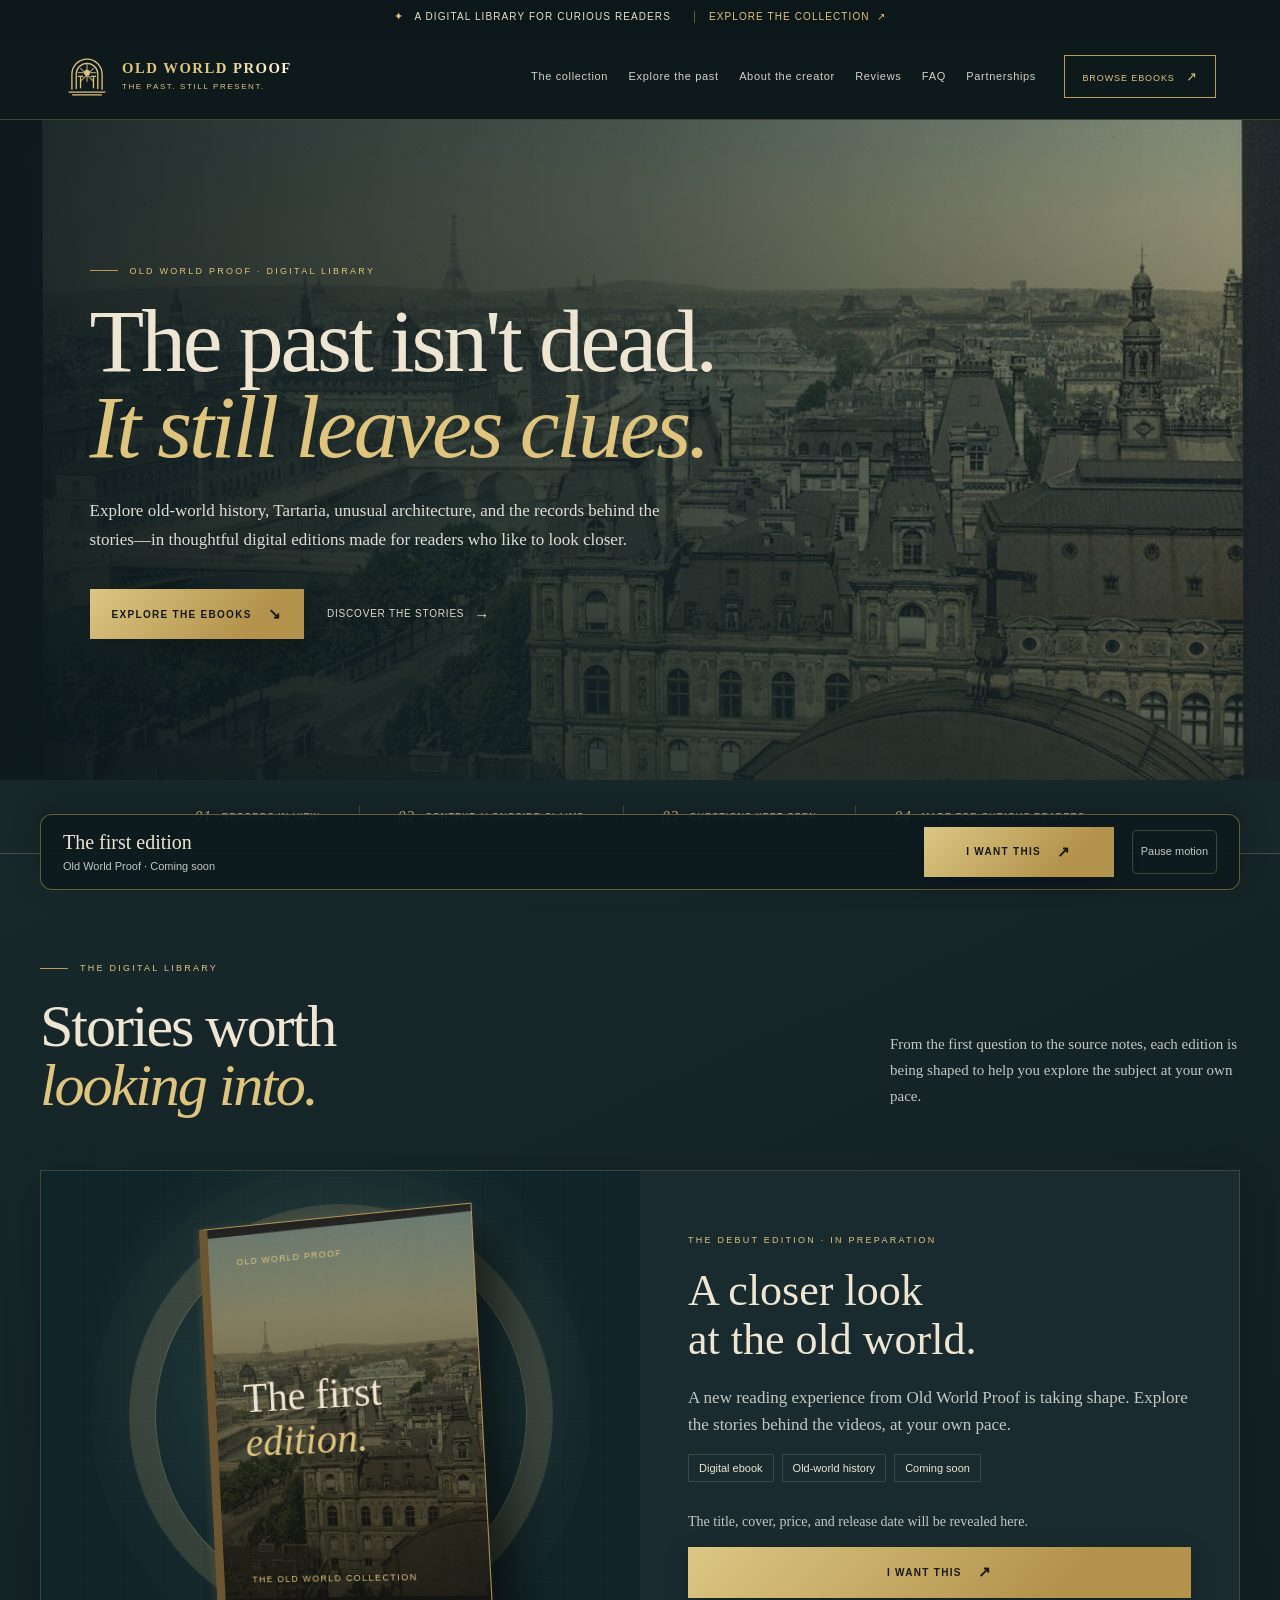
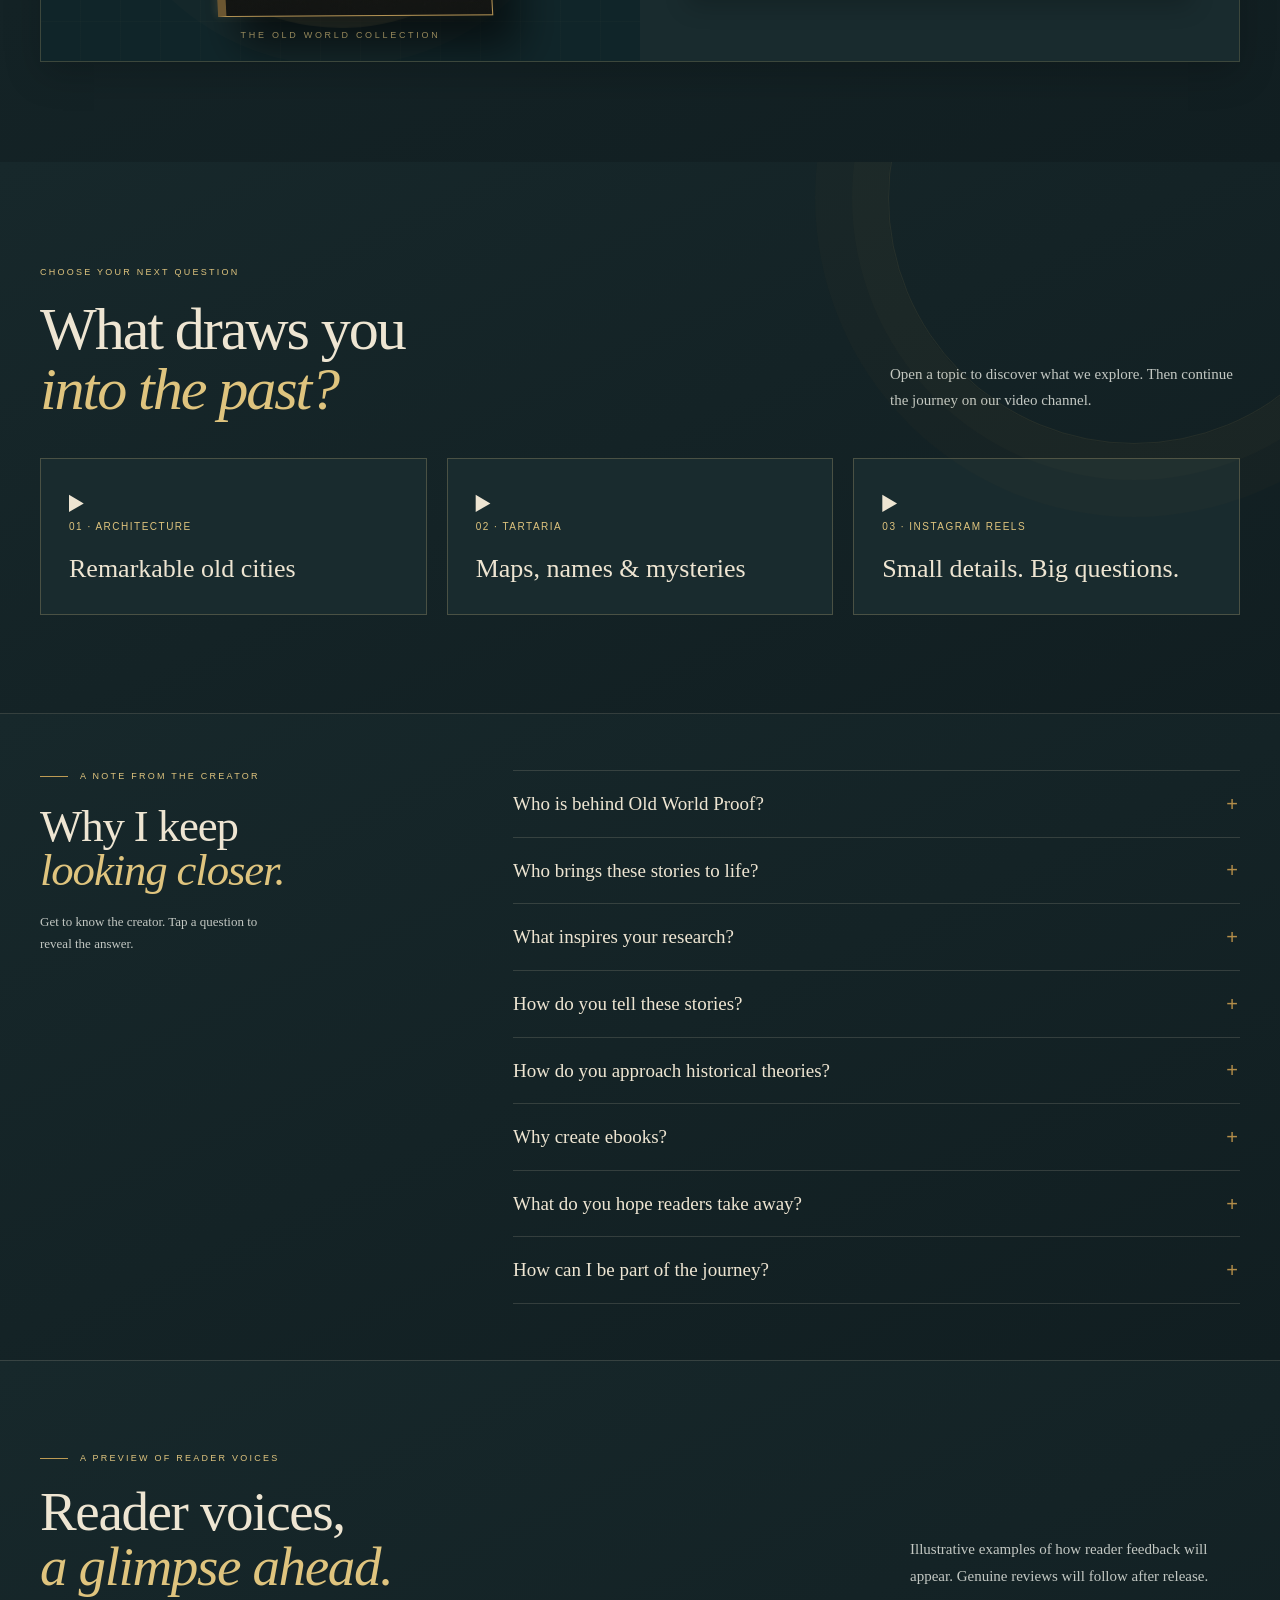
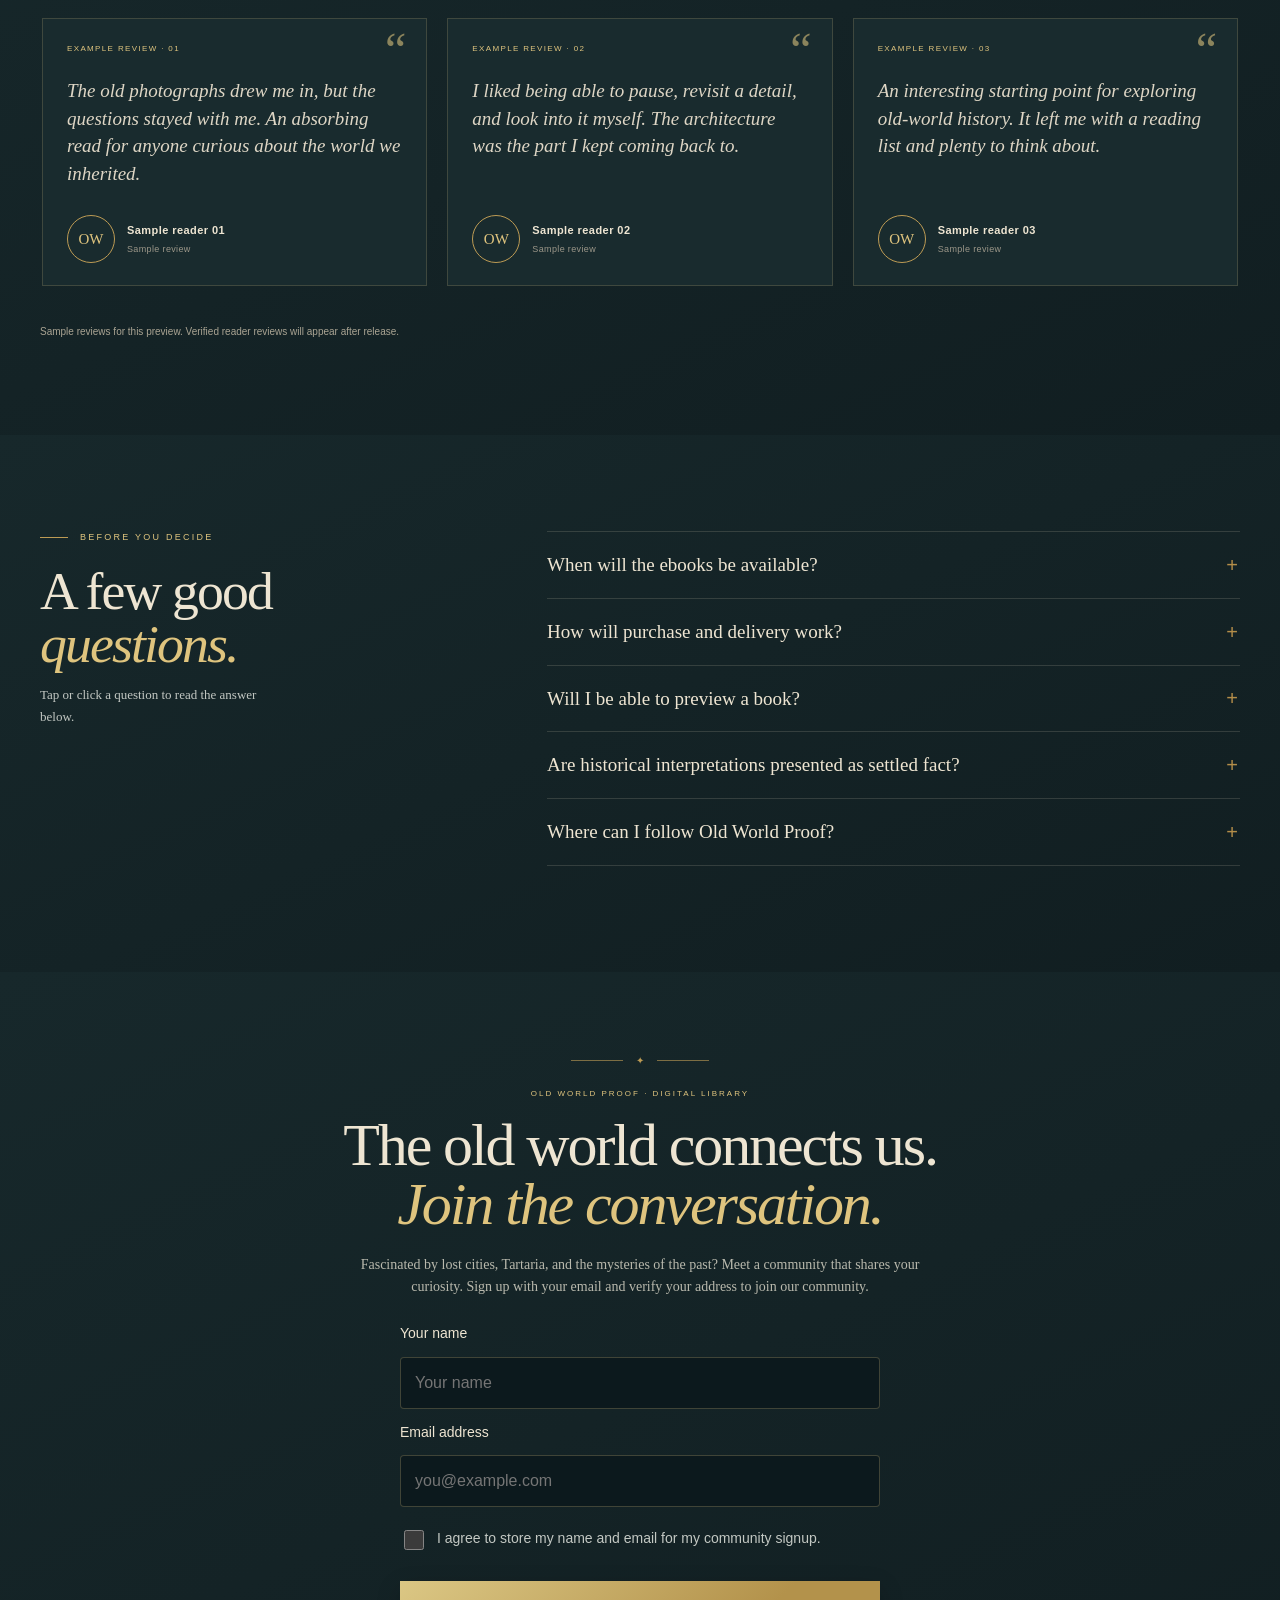
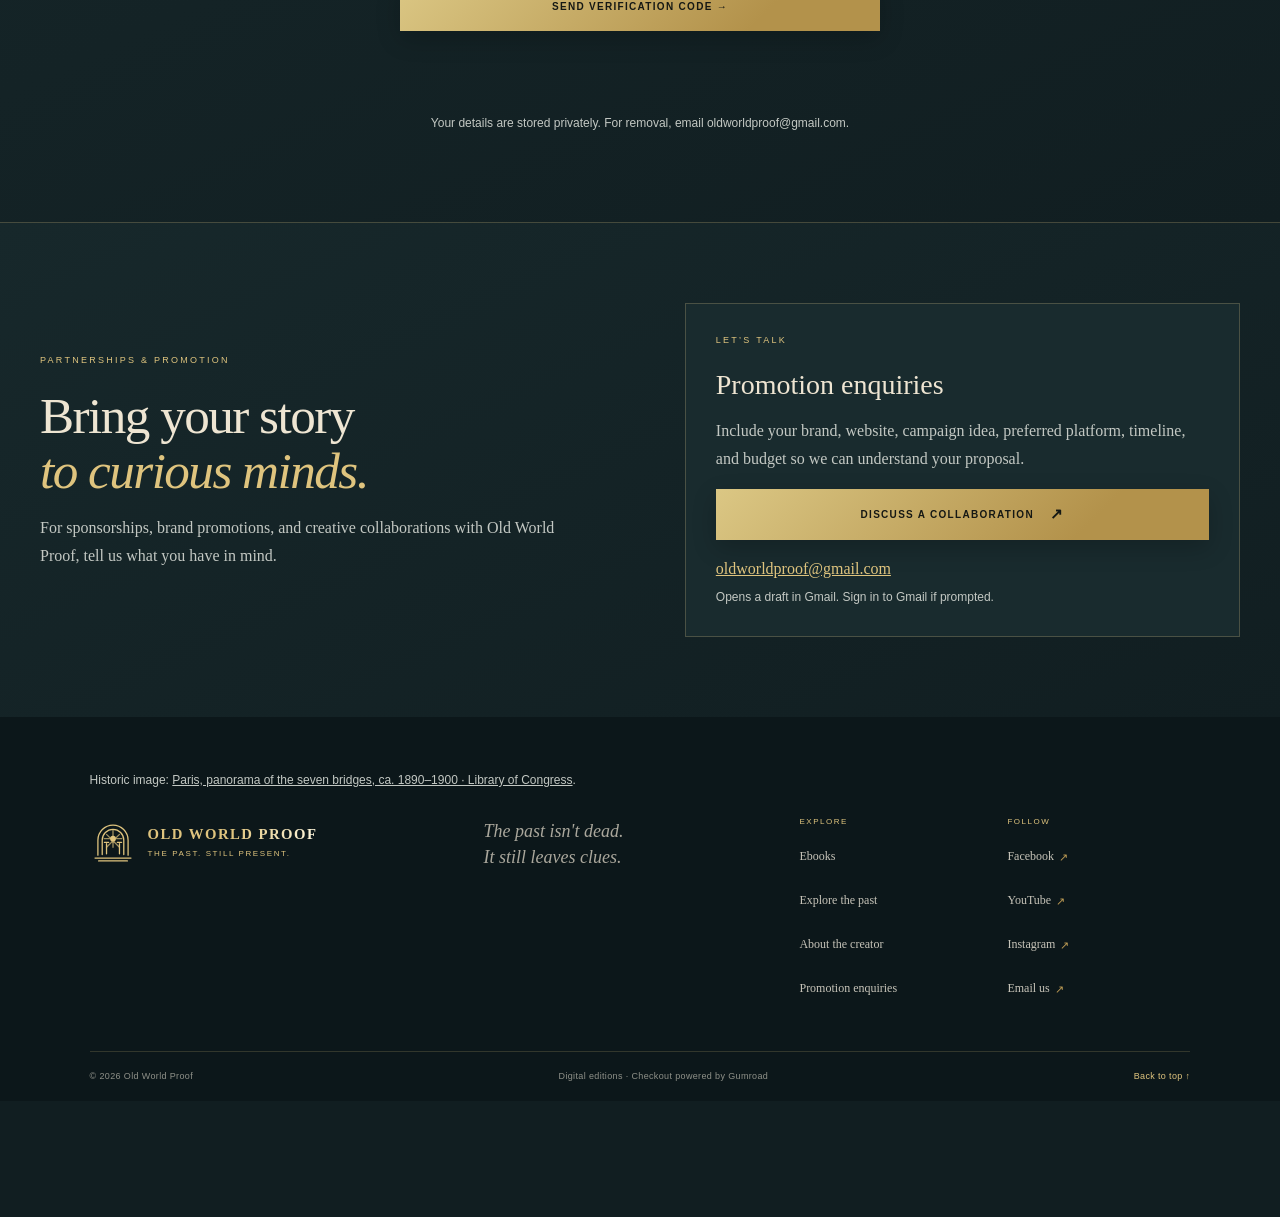
==== commit e2304771: "Update latest responsive website with teal branding, Karan bio, social links and promotion enquiries" ====
--- a/public/index.html
+++ b/public/index.html
@@ -3,12 +3,12 @@
 <head>
   <meta charset="utf-8">
   <meta name="viewport" content="width=device-width, initial-scale=1">
-  <meta name="theme-color" content="#101715">
+  <meta name="theme-color" content="#111e21">
   <meta name="description" content="Old World Proof explores historical records, unusual architecture, lost-world narratives, and the questions they raise through digital books.">
   <title>Old World Proof — Digital Library</title>
   <link rel="icon" href="favicon.svg" type="image/svg+xml">
-  <link rel="stylesheet" href="styles.css?v=community4">
-  <script src="script.js?v=community4" defer></script>
+  <link rel="stylesheet" href="styles.css?v=karan11">
+  <script src="script.js?v=karan11" defer></script>
 </head>
 <body>
   <a class="skip-link" href="#main">Skip to content</a>
@@ -25,10 +25,11 @@
         <svg viewBox="0 0 64 64" fill="none" stroke="currentColor" stroke-width="1.8" stroke-linecap="round" stroke-linejoin="round">
           <path d="M11 49V28a21 21 0 0 1 42 0v21M17 48V28a15 15 0 0 1 30 0v20"/>
           <path d="M7 53h50M12 57h40M23 47V33m18 14V33M20 31h6m12 0h6"/>
-          <path d="m32 17 2.8 7.2L42 27l-7.2 2.8L32 37l-2.8-7.2L22 27l7.2-2.8L32 17Z" fill="currentColor" stroke="none"/>
+          <path d="M32 14v24M20 26h24M23 20l18 18M41 20 23 38" opacity=".7"/>
+          <circle cx="32" cy="26" r="4" fill="currentColor" stroke="none"/>
         </svg>
       </span>
-      <span class="brand-words"><strong>OLD WORLD PROOF</strong><small>ARCHIVE · VIDEO · DIGITAL EDITIONS</small></span>
+      <span class="brand-words"><strong>OLD WORLD PROOF</strong><small>THE PAST. STILL PRESENT.</small></span>
     </a>
 
     <button class="menu-toggle" type="button" aria-label="Open navigation" aria-expanded="false" aria-controls="main-nav">
@@ -40,7 +41,7 @@
       <a href="#approach">Explore the past</a>
       <a href="#creator-note">About the creator</a>
       <a href="#reviews">Reviews</a>
-      <a href="#questions">FAQ</a>
+      <a href="#questions">FAQ</a><a href="#promotions">Partnerships</a>
       <a class="nav-cta" href="#collection">Browse ebooks <span aria-hidden="true">↗</span></a>
     </nav>
   </header>
@@ -79,7 +80,7 @@
         <p class="heading-aside">From the first question to the source notes, each edition is being shaped to help you explore the subject at your own pace.</p>
       </div>
 
-      <div class="product-grid" id="product-grid" aria-live="polite">
+      <div class="product-grid" id="product-grid">
         <article class="product-card featured-edition">
           <div class="edition-art"><div class="edition-book"><span>OLD WORLD PROOF</span><strong>The first<br><em>edition.</em></strong><small>THE OLD WORLD COLLECTION</small></div></div>
           <div class="product-details">
@@ -98,9 +99,9 @@
     <section class="approach section-dark" id="approach" aria-labelledby="approach-title">
       <div class="section-heading"><div><p class="eyebrow">CHOOSE YOUR NEXT QUESTION</p><h2 id="approach-title">What draws you<br><em>into the past?</em></h2></div><p class="heading-aside">Open a topic to discover what we explore. Then continue the journey on our video channel.</p></div>
       <div class="topic-grid">
-        <details class="topic-card"><summary><span>01 · ARCHITECTURE</span>Remarkable old cities</summary><p>Explore domes, grand stations, stone buildings, and the photographs that preserve their changing stories.</p><a href="https://www.youtube.com/@oldworldprooforg" target="_blank" rel="noopener noreferrer">Explore our videos ↗</a></details>
-        <details class="topic-card"><summary><span>02 · TARTARIA</span>Maps, names & mysteries</summary><p>Look closer at old maps and the theories built around them, considering what the records show and what remains interpretation.</p><a href="https://www.youtube.com/@oldworldprooforg" target="_blank" rel="noopener noreferrer">Visit the channel ↗</a></details>
-        <details class="topic-card"><summary><span>03 · THE ARCHIVE</span>Clues in the details</summary><p>A photograph, newspaper clipping, or forgotten document can begin a new question. Follow those details into their historical context.</p><a href="https://www.facebook.com/oldworldproof" target="_blank" rel="noopener noreferrer">Explore our page ↗</a></details>
+        <details class="topic-card"><summary><span>01 · ARCHITECTURE</span>Remarkable old cities</summary><a class="topic-media youtube-media" href="https://www.youtube.com/@oldworldprooforg" target="_blank" rel="noopener noreferrer"><span class="platform-icon youtube-icon" aria-hidden="true"><svg viewBox="0 0 32 24"><rect x="1" y="2" width="30" height="20" rx="6" fill="#ff0033"/><path d="m13 7 9 5-9 5Z" fill="white"/></svg></span><b>Watch Old World Proof on YouTube</b></a><p>Explore domes, grand stations, stone buildings, and the photographs that preserve their changing stories.</p><a href="https://www.youtube.com/@oldworldprooforg" target="_blank" rel="noopener noreferrer">Watch on YouTube ↗</a> <a href="https://www.facebook.com/oldworldproof/videos/" target="_blank" rel="noopener noreferrer">Facebook videos ↗</a></details>
+        <details class="topic-card"><summary><span>02 · TARTARIA</span>Maps, names & mysteries</summary><a class="topic-media facebook-media" href="https://www.facebook.com/oldworldproof/videos/" target="_blank" rel="noopener noreferrer"><span class="platform-icon facebook-icon" aria-hidden="true"><svg viewBox="0 0 32 32"><circle cx="16" cy="16" r="15" fill="#1877f2"/><path d="M18 30V19h4l.6-5H18v-3c0-1.5.5-2 2-2h3V4.5c-.8-.2-2.3-.5-4-.5-4 0-6 2.5-6 6.5V14H9v5h4v11Z" fill="white"/></svg></span><b>Watch on Facebook</b></a><p>Look closer at old maps and the theories built around them, considering what the records show and what remains interpretation.</p><a href="https://www.facebook.com/oldworldproof" target="_blank" rel="noopener noreferrer">Open Facebook videos ↗</a></details>
+        <details class="topic-card"><summary><span>03 · INSTAGRAM REELS</span>Small details. Big questions.</summary><a class="topic-media instagram-media" href="https://www.instagram.com/oldworldproof/reels/" target="_blank" rel="noopener noreferrer" aria-label="Watch Old World Proof short videos on Instagram"><span class="platform-icon instagram-icon" aria-hidden="true"><svg viewBox="0 0 32 32" fill="none" stroke="white" stroke-width="2.3"><rect x="5" y="5" width="22" height="22" rx="6"/><circle cx="16" cy="16" r="5.3"/><circle cx="23" cy="9.5" r="1.3" fill="white" stroke="none"/></svg></span><b>Old World Proof · Instagram Reels</b></a><p>Explore the past, one short story at a time. Watch our short videos on architecture, archival discoveries, and the questions history leaves behind.</p><a href="https://www.instagram.com/oldworldproof/reels/" target="_blank" rel="noopener noreferrer">Watch our Instagram shorts ↗</a></details>
       </div>
     </section>
 
@@ -110,7 +111,7 @@
         <h2 id="creator-note-title">Why I keep<br><em>looking closer.</em></h2>
         <p>Get to know the creator. Tap a question to reveal the answer.</p>
       </div>
-      <div class="faq-list creator-questions"><details class="faq-item"><summary>Who is behind Old World Proof?</summary><p>I'm the creator of Old World Proof, a project about the stories history leaves behind.</p></details><details class="faq-item"><summary>What do you make videos about?</summary><p>I make videos about the old world, Tartaria, and historical theories that invite a closer look.</p></details><details class="faq-item"><summary>What inspires your research?</summary><p>I'm drawn to old photographs, maps, buildings, and records that leave more to explore.</p></details><details class="faq-item"><summary>How do you tell these stories?</summary><p>I enjoy connecting these fragments into stories that are clear and easy to follow.</p></details><details class="faq-item"><summary>How do you approach historical theories?</summary><p>A striking story should still leave room to examine its sources and context.</p></details><details class="faq-item"><summary>Why create ebooks?</summary><p>That's why I want to bring some of these investigations into ebook form.</p></details><details class="faq-item"><summary>What do you hope readers take away?</summary><p>I hope readers will learn, question, and reach their own conclusions.</p></details><details class="faq-item"><summary>How can I be part of the journey?</summary><p>Thank you for being here and exploring the past with me.</p></details></div>
+      <div class="faq-list creator-questions"><details class="faq-item"><summary>Who is behind Old World Proof?</summary><p>I'm Karan, a creator from India with a fascination for alternative history and the stories that rarely find their way into our textbooks. Old World Proof is where I follow that curiosity through old photographs, forgotten architecture, and questions about the world we inherited.</p></details><details class="faq-item"><summary>Who brings these stories to life?</summary><p>Every story begins with me, Karan. I research the subject, write the script, edit the video, and bring the final piece together myself. Old World Proof is a one-person project, built with patience, curiosity, and a love of exploring the past.</p></details><details class="faq-item"><summary>What inspires your research?</summary><p>I'm drawn to old photographs, maps, buildings, and records that leave more to explore.</p></details><details class="faq-item"><summary>How do you tell these stories?</summary><p>I enjoy connecting these fragments into stories that are clear and easy to follow.</p></details><details class="faq-item"><summary>How do you approach historical theories?</summary><p>A striking story should still leave room to examine its sources and context.</p></details><details class="faq-item"><summary>Why create ebooks?</summary><p>That's why I want to bring some of these investigations into ebook form.</p></details><details class="faq-item"><summary>What do you hope readers take away?</summary><p>I hope readers will learn, question, and reach their own conclusions.</p></details><details class="faq-item"><summary>How can I be part of the journey?</summary><p>Thank you for being here and exploring the past with me.</p></details></div>
     </section>
 
     <section class="reader-reviews section-paper" id="reviews" aria-labelledby="reviews-title">
@@ -121,14 +122,14 @@
         </div>
         <p class="heading-aside">Illustrative examples of how reader feedback will appear. Genuine reviews will follow after release.</p>
       </div>
-      <div class="review-controls"><button type="button" id="review-prev" aria-label="Previous review">←</button><button type="button" id="review-pause" aria-pressed="false">Pause motion</button><button type="button" id="review-next" aria-label="Next review">→</button></div><div class="review-grid" id="review-track" tabindex="0" aria-label="Sample reviews carousel">
+      <div class="review-grid" id="review-track" tabindex="0" aria-label="Sample reviews carousel">
         <article class="review-card">
           <span class="review-quote-mark" aria-hidden="true">“</span>
           <p class="review-label">EXAMPLE REVIEW · 01</p>
           <blockquote>The old photographs drew me in, but the questions stayed with me. An absorbing read for anyone curious about the world we inherited.</blockquote>
           <div class="review-author">
-            <img class="review-avatar" src="assets/reviewer-01.png" alt="Illustrative sample reader portrait, not an actual reviewer" loading="lazy">
-            <div><p class="review-name">Sample reader 01</p><p class="review-detail">Illustrative review & portrait</p></div>
+            <span class="reader-monogram" aria-hidden="true">OW</span>
+            <div><p class="review-name">Sample reader 01</p><p class="review-detail">Sample review</p></div>
           </div>
         </article>
         <article class="review-card">
@@ -136,8 +137,8 @@
           <p class="review-label">EXAMPLE REVIEW · 02</p>
           <blockquote>I liked being able to pause, revisit a detail, and look into it myself. The architecture was the part I kept coming back to.</blockquote>
           <div class="review-author">
-            <img class="review-avatar" src="assets/reviewer-02.png" alt="Illustrative sample reader portrait, not an actual reviewer" loading="lazy">
-            <div><p class="review-name">Sample reader 02</p><p class="review-detail">Illustrative review & portrait</p></div>
+            <span class="reader-monogram" aria-hidden="true">OW</span>
+            <div><p class="review-name">Sample reader 02</p><p class="review-detail">Sample review</p></div>
           </div>
         </article>
         <article class="review-card">
@@ -145,12 +146,12 @@
           <p class="review-label">EXAMPLE REVIEW · 03</p>
           <blockquote>An interesting starting point for exploring old-world history. It left me with a reading list and plenty to think about.</blockquote>
           <div class="review-author">
-            <img class="review-avatar" src="assets/reviewer-03.png" alt="Illustrative sample reader portrait, not an actual reviewer" loading="lazy">
-            <div><p class="review-name">Sample reader 03</p><p class="review-detail">Illustrative review & portrait</p></div>
-          </div>
-        </article>
-      </div>
-      <p class="review-placeholder-note">The review text and generated portrait images are illustrative placeholders, not real readers or testimonials. Replace them with genuine reader feedback and approved photos before launch.</p>
+            <span class="reader-monogram" aria-hidden="true">OW</span>
+            <div><p class="review-name">Sample reader 03</p><p class="review-detail">Sample review</p></div>
+          </div>
+        </article>
+      </div>
+      <p class="review-placeholder-note">Sample reviews for this preview. Verified reader reviews will appear after release.</p>
     </section>
 
     <section class="questions section-paper" id="questions" aria-labelledby="questions-title">
@@ -202,24 +203,29 @@
       <div id="join-thanks" hidden tabindex="-1"><span class="eyebrow">WELCOME TO OLD WORLD PROOF</span><h3>Thank you for joining.</h3><p>Your email is verified. We are glad you are part of the journey.</p></div>
       <small class="join-caption">Your details are stored privately. For removal, email oldworldproof@gmail.com.</small>
     </section>
-  </main>
-
-  <footer class="site-footer">
+    <section class="promotion-section section-dark" id="promotions" aria-labelledby="promotion-title">
+      <div><p class="eyebrow">PARTNERSHIPS &amp; PROMOTION</p><h2 id="promotion-title">Bring your story<br><em>to curious minds.</em></h2><p>For sponsorships, brand promotions, and creative collaborations with Old World Proof, tell us what you have in mind.</p></div>
+      <div class="promotion-contact"><span class="eyebrow">LET’S TALK</span><h3>Promotion enquiries</h3><p>Include your brand, website, campaign idea, preferred platform, timeline, and budget so we can understand your proposal.</p><a class="button button-gold" href="https://mail.google.com/mail/?view=cm&amp;fs=1&amp;to=oldworldproof%40gmail.com&amp;su=Promotion%20enquiry%20%E2%80%94%20Old%20World%20Proof&amp;body=Brand%20name%3A%0AWebsite%3A%0ACampaign%20idea%3A%0APreferred%20platform%3A%0ATimeline%3A%0ABudget%3A">Discuss a collaboration <span aria-hidden="true">↗</span></a><a class="promotion-email" href="mailto:oldworldproof@gmail.com">oldworldproof@gmail.com</a><small>Opens a draft in Gmail. Sign in to Gmail if prompted.</small></div>
+    </section>
+  </main><aside class="sticky-purchase" aria-label="Ebook purchase"><div><strong>The first edition</strong><small>Old World Proof · Coming soon</small></div><button class="button button-gold" type="button" data-action="checkout" data-product="ebook-1">I want this <span aria-hidden="true">↗</span></button><button class="purchase-motion" type="button" aria-label="Pause purchase bar motion" aria-pressed="false">Pause motion</button></aside>
+
+  <footer class="site-footer"><p class="archive-credit">Historic image: <a href="https://www.loc.gov/item/2001698504/" target="_blank" rel="noopener noreferrer">Paris, panorama of the seven bridges, ca. 1890–1900 · Library of Congress</a>.</p>
     <div class="footer-main">
       <a class="brand footer-brand" href="#top" aria-label="Old World Proof home">
         <span class="brand-symbol" aria-hidden="true">
           <svg viewBox="0 0 64 64" fill="none" stroke="currentColor" stroke-width="1.8" stroke-linecap="round" stroke-linejoin="round">
           <path d="M11 49V28a21 21 0 0 1 42 0v21M17 48V28a15 15 0 0 1 30 0v20"/>
           <path d="M7 53h50M12 57h40M23 47V33m18 14V33M20 31h6m12 0h6"/>
-          <path d="m32 17 2.8 7.2L42 27l-7.2 2.8L32 37l-2.8-7.2L22 27l7.2-2.8L32 17Z" fill="currentColor" stroke="none"/>
+          <path d="M32 14v24M20 26h24M23 20l18 18M41 20 23 38" opacity=".7"/>
+          <circle cx="32" cy="26" r="4" fill="currentColor" stroke="none"/>
         </svg>
         </span>
-        <span class="brand-words"><strong>OLD WORLD PROOF</strong><small>ARCHIVE · VIDEO · DIGITAL EDITIONS</small></span>
+        <span class="brand-words"><strong>OLD WORLD PROOF</strong><small>THE PAST. STILL PRESENT.</small></span>
       </a>
       <p class="footer-motto">The past isn't dead.<br>It still leaves clues.</p>
       <div class="footer-links">
-        <div><span class="footer-label">EXPLORE</span><a href="#collection">Ebooks</a><a href="#approach">Explore the past</a><a href="#creator-note">About the creator</a></div>
-        <div><span class="footer-label">FOLLOW</span><a href="https://www.facebook.com/oldworldproof" target="_blank" rel="noopener noreferrer">Facebook <span aria-hidden="true">↗</span></a><a href="https://www.youtube.com/@oldworldprooforg" target="_blank" rel="noopener noreferrer">YouTube <span aria-hidden="true">↗</span></a><button class="footer-link-button" type="button" data-action="social" data-social="Instagram profile">Instagram <span aria-hidden="true">↗</span></button><a href="mailto:oldworldproof@gmail.com">Email us <span aria-hidden="true">↗</span></a></div>
+        <div><span class="footer-label">EXPLORE</span><a href="#collection">Ebooks</a><a href="#approach">Explore the past</a><a href="#creator-note">About the creator</a><a href="#promotions">Promotion enquiries</a></div>
+        <div><span class="footer-label">FOLLOW</span><a href="https://www.facebook.com/oldworldproof" target="_blank" rel="noopener noreferrer">Facebook <span aria-hidden="true">↗</span></a><a href="https://www.youtube.com/@oldworldprooforg" target="_blank" rel="noopener noreferrer">YouTube <span aria-hidden="true">↗</span></a><a href="https://www.instagram.com/oldworldproof" target="_blank" rel="noopener noreferrer">Instagram <span aria-hidden="true">↗</span></a><a href="mailto:oldworldproof@gmail.com">Email us <span aria-hidden="true">↗</span></a></div>
       </div>
     </div>
     <div class="footer-bottom"><span>© <span id="current-year">2026</span> Old World Proof</span><span>Digital editions · Checkout powered by Gumroad</span><a href="#top">Back to top ↑</a></div>
@@ -234,3 +240,4 @@
   </dialog>
 </body>
 </html>
+
--- a/public/styles.css
+++ b/public/styles.css
@@ -50,7 +50,7 @@
 .nav-cta span { margin-left: 8px; font-size: 13px; }
 .menu-toggle { display: none; }
 
-.hero { position: relative; min-height: 660px; display: grid; grid-template-columns: 1fr; align-items: center; overflow: hidden; padding: 84px max(7vw, calc((100vw - 1250px) / 2)) 88px; background: #101715 url("assets/old-world-city.png") center 49% / cover no-repeat; color: var(--ink); }
+.hero { position: relative; min-height: 660px; display: grid; grid-template-columns: 1fr; align-items: center; overflow: hidden; padding: 84px max(7vw, calc((100vw - 1250px) / 2)) 88px; background: #101715 url("assets/paris-archive.jpg") center 49% / cover no-repeat; color: var(--ink); }
 .hero::before { position: absolute; z-index: 0; content: ""; inset: 0; pointer-events: none; background: linear-gradient(90deg, rgba(8, 12, 10, .85) 0%, rgba(8, 12, 10, .72) 42%, rgba(8, 12, 10, .32) 100%), linear-gradient(0deg, rgba(8, 12, 10, .34), rgba(8, 12, 10, .08)); }
 .hero-grain { position: absolute; z-index: 1; inset: 0; opacity: .08; pointer-events: none; background-image: radial-gradient(rgba(224, 209, 167, .45) .55px, transparent .7px); background-size: 7px 7px; mask-image: linear-gradient(90deg, transparent, #000 42%, #000); }
 .hero-content { position: relative; z-index: 2; max-width: 790px; padding: 15px 0 7px; }
@@ -544,7 +544,7 @@
 #product-grid { grid-template-columns: repeat(2, minmax(0, 1fr)); }
 .featured-edition { grid-column: 1 / -1; display: grid; grid-template-columns: 1fr 1fr; padding: 0; overflow: hidden; }
 .edition-art { min-height: 490px; display: grid; place-items: center; padding: 40px; background: radial-gradient(ellipse at center, #665238, #171813 75%); }
-.edition-book { width: min(280px, 100%); aspect-ratio: .7; display: flex; flex-direction: column; justify-content: space-between; padding: 30px; background: linear-gradient(0deg, #10120fde, #14191466), url('assets/old-world-city.png') center/cover; border: 1px solid #b49354; border-left: 9px solid #6b5631; box-shadow: 20px 25px 30px #0008; transform: perspective(900px) rotateY(-12deg) rotate(-3deg); }
+.edition-book { width: min(280px, 100%); aspect-ratio: .7; display: flex; flex-direction: column; justify-content: space-between; padding: 30px; background: linear-gradient(0deg, #10120fde, #14191466), url('assets/paris-archive.jpg') center/cover; border: 1px solid #b49354; border-left: 9px solid #6b5631; box-shadow: 20px 25px 30px #0008; transform: perspective(900px) rotateY(-12deg) rotate(-3deg); }
 .edition-book span, .edition-book small { font: 9px/1.5 var(--sans); letter-spacing: .16em; color: var(--gold-light); }
 .edition-book strong { font: 42px/1.08 var(--serif); }
 .edition-book em { color: var(--gold-light); }
@@ -576,6 +576,16 @@
 #join-status { min-height: 24px; }
 #join-thanks { padding: 30px; border: 1px solid var(--gold); max-width: 500px; }
 #join-thanks h3 { font: 36px var(--serif); }
+.topic-media { min-height: 120px; display: flex; align-items: center; gap: 14px; margin: 22px 0 17px; padding: 20px; border: 1px solid rgba(223,196,126,.28); background: linear-gradient(135deg,#28251d,#111514); color: var(--gold-light); }
+.topic-media span { width: 42px; height: 42px; display: grid; place-items: center; border: 1px solid var(--gold); border-radius: 50%; font: 20px var(--sans); }
+.topic-media b { font: 16px var(--serif); color: var(--ink); }
+.facebook-media { background: linear-gradient(135deg,#172433,#101514); }
+.facebook-media span { font-weight: 700; text-transform: lowercase; }
+.creator-note { padding-top: 56px; padding-bottom: 56px; }
+.creator-note-heading h2 { font-size: clamp(34px, 3.5vw, 47px); }
+.creator-lines { display: grid; grid-template-columns: 1fr 1fr; column-gap: 28px; }
+.creator-lines li { font-size: 13px; }
+@media(max-width:700px) { .creator-note { padding-top: 42px; padding-bottom: 42px; } .creator-lines { grid-template-columns: 1fr; } .creator-lines li { padding: 10px 0; font-size: 13px; } .topic-media { min-height: 94px; } }
 @media(max-width: 900px) { .featured-edition .product-details { padding: 28px; } .topic-grid { grid-template-columns: 1fr; } }
 @media(max-width: 700px) {
   #product-grid { grid-template-columns: minmax(0,1fr); }
@@ -587,3 +597,175 @@
   .review-controls { justify-content: center; }
   .topic-card { padding: 24px; }
 }
+
+/* Teal and gold identity, shared by every section. */
+:root {
+  --navy: #0e191c;
+  --navy-raised: #17272a;
+  --paper: #111e21;
+  --paper-light: #192b2e;
+  --paper-shade: #21383b;
+  --ink-soft: #c3c8c3;
+  --rust: #dfc47e;
+}
+.announcement-bar, .site-footer { background: #0c171a; }
+.section-paper, .section-dark, .approach, .creator-note, .reader-reviews, .questions, .closing-cta {
+  background: linear-gradient(155deg, #17282b, #111e21);
+}
+.principles-strip { background: #17272a; }
+.product-card, .review-card, .topic-card { background: #192b2e; }
+.edition-art { background: radial-gradient(ellipse at center, #38504d, #102024 75%); }
+.topic-media, .facebook-media, .instagram-media { background: linear-gradient(135deg, #213a3d, #101f23); }
+.topic-card .topic-media { display: flex; padding: 20px; text-decoration: none; }
+.topic-media span { flex-shrink: 0; }
+.topic-media b { line-height: 1.5; }
+.join-form input:not([type=checkbox]) { background: #0c191d; }
+.hero::before { background: linear-gradient(90deg, #0c191deb, #102024b8 50%, #10202466), linear-gradient(0deg, #111e2180, transparent); }
+#review-track { scrollbar-color: var(--gold) #17272a; }
+.brand-words strong {
+  font-size: clamp(12px, 1.15vw, 17px);
+  line-height: 1.2;
+  letter-spacing: .1em;
+  color: var(--gold-light);
+  background: linear-gradient(110deg, #dfc47e 20%, #fff7dd 40%, #dfc47e 60%);
+  background-size: 250% 100%;
+  background-clip: text;
+  -webkit-background-clip: text;
+  -webkit-text-fill-color: transparent;
+  animation: brand-shimmer 7s linear infinite;
+}
+.brand-words small { font-size: 8px; line-height: 1.5; letter-spacing: .2em; }
+@keyframes brand-shimmer { from { background-position: 200% 0; } to { background-position: -50% 0; } }
+.brand:hover .brand-words strong, .brand:focus-visible .brand-words strong { animation-play-state: paused; }
+img, svg, video, iframe { max-width: 100%; }
+main, section, .product-details, .faq-list, .topic-card, .footer-main > * { min-width: 0; }
+.topic-card p, .faq-item p, .join-caption { overflow-wrap: anywhere; }
+.button { max-width: 100%; line-height: 1.5; padding-block: 14px; }
+.topic-grid { align-items: start; }
+@media (min-width: 701px) and (max-width: 1100px) {
+  .topic-grid { grid-template-columns: repeat(2, minmax(0, 1fr)); }
+  .topic-card:last-child { grid-column: 1 / -1; }
+  .featured-edition .product-details { padding: 28px; }
+  .featured-edition h3 { font-size: clamp(30px, 4vw, 42px); }
+  .edition-art { min-height: 420px; padding: 28px; }
+}
+@media (max-width: 700px) {
+  .site-header { gap: 12px; padding-inline: 20px; }
+  .brand { gap: 9px; min-width: 0; }
+  .brand-symbol { width: 32px; flex-shrink: 0; }
+  .brand-words strong { font-size: clamp(11px, 3.2vw, 15px); letter-spacing: .06em; }
+  .brand-words small { font-size: 7px; letter-spacing: .12em; }
+  .menu-toggle { flex-shrink: 0; min-width: 44px; min-height: 44px; }
+  .topic-grid { grid-template-columns: minmax(0, 1fr); }
+  .topic-card:last-child { grid-column: auto; }
+  .topic-card summary { font-size: clamp(23px, 6vw, 28px); }
+  .creator-questions .faq-item summary { padding-block: 16px; }
+  .footer-links { gap: 20px; }
+}
+@media (max-width: 360px) {
+  .site-header { padding-inline: 12px; }
+  .collection, .approach, .creator-note, .reader-reviews, .questions, .closing-cta, .site-footer { padding-inline: 18px; }
+  .featured-edition .product-details { padding: 22px; }
+  .topic-card { padding: 20px; }
+  .topic-card .topic-media { padding: 14px; gap: 10px; }
+}
+@media (prefers-reduced-motion: reduce) {
+  .brand-words strong { animation: none; background: none; -webkit-text-fill-color: var(--gold-light); }
+}
+
+/* Persistent purchase access, with space reserved for page content. */
+body { padding-bottom: calc(88px + env(safe-area-inset-bottom, 0px)); }
+.sticky-purchase { position: fixed; z-index: 30; bottom: 0; left: 0; right: 0; display: flex; align-items: center; justify-content: space-between; gap: 18px; padding: 14px max(24px, calc((100vw - 1200px) / 2)); padding-bottom: calc(14px + env(safe-area-inset-bottom, 0px)); background: #0e1c20f5; border-top: 1px solid var(--gold); box-shadow: 0 -8px 28px #0003; }
+.sticky-purchase strong, .sticky-purchase small { display: block; }
+.sticky-purchase strong { font: 20px/1.3 var(--serif); }
+.sticky-purchase small { margin-top: 4px; color: var(--ink-soft); font: 11px/1.4 var(--sans); }
+.sticky-purchase .button { min-width: 190px; }
+.reader-monogram { display: grid; place-items: center; flex-shrink: 0; width: 48px; height: 48px; border: 1px solid var(--gold); border-radius: 50%; color: var(--gold-light); font: 15px var(--serif); }
+.archive-credit { margin: 0 0 28px; color: var(--ink-soft); font: 12px/1.6 var(--sans); }
+@media(max-width: 540px) {
+  .sticky-purchase { padding-inline: 18px; gap: 12px; }
+  .sticky-purchase strong { font-size: 16px; }
+  .sticky-purchase small { font-size: 10px; }
+  .sticky-purchase .button { min-width: 145px; padding-inline: 16px; }
+}
+@media(max-width: 360px) {
+  .sticky-purchase small { max-width: 120px; }
+  .sticky-purchase .button { min-width: 130px; }
+}
+
+/* Social destinations and the editorial book display. */
+.topic-media .platform-icon { border: 0; border-radius: 10px; width: 42px; height: 42px; padding: 3px; }
+.platform-icon svg { width: 100%; height: 100%; }
+.topic-media .instagram-icon { background: linear-gradient(35deg, #ffb44a, #df286d 48%, #793ed5); padding: 4px; }
+.edition-art { position: relative; isolation: isolate; overflow: hidden; background: radial-gradient(ellipse at 50% 40%, #42605b88, transparent 60%), repeating-linear-gradient(0deg, transparent 0 39px, #dfc47e09 40px), repeating-linear-gradient(90deg, transparent 0 39px, #dfc47e09 40px), #102529; }
+.edition-art::before { content: ""; position: absolute; z-index: -1; width: 370px; height: 370px; max-width: 85%; aspect-ratio: 1; border: 1px solid #dfc47e55; border-radius: 50%; box-shadow: 0 0 0 25px #dfc47e06, 0 0 0 26px #dfc47e22, 0 0 0 64px #dfc47e04; transform: rotate(-25deg); }
+.edition-art::after { content: "THE OLD WORLD COLLECTION"; position: absolute; bottom: 18px; left: 12px; right: 12px; text-align: center; font: 9px/1.5 var(--sans); letter-spacing: .3em; color: var(--gold-light); opacity: .65; }
+.edition-book { box-shadow: 22px 30px 40px #0009, -3px 0 8px #dfc47e22; }
+.sticky-purchase { left: 16px; right: 16px; bottom: calc(10px + env(safe-area-inset-bottom, 0px)); border: 1px solid #bd9b5480; border-radius: 12px; padding: 12px 22px; animation: purchase-float 5s ease-in-out infinite; }
+@keyframes purchase-float { 0%, 100% { transform: translateY(0); } 50% { transform: translateY(-5px); } }
+.sticky-purchase:hover, .sticky-purchase:focus-within { animation-play-state: paused; }
+body { padding-bottom: calc(116px + env(safe-area-inset-bottom, 0px)); }
+.promotion-section { display: grid; grid-template-columns: 1fr 1fr; gap: clamp(30px, 7vw, 90px); align-items: center; padding: 80px max(7vw, calc((100vw - 1220px) / 2)); border-top: 1px solid var(--line-dark); }
+.promotion-section h2 { margin: 0; font: 400 clamp(34px, 4vw, 54px)/1.08 var(--serif); letter-spacing: -.03em; }
+.promotion-section h2 em { color: var(--gold-light); }
+.promotion-section p:not(.eyebrow) { color: var(--ink-soft); font-size: 16px; line-height: 1.75; }
+.promotion-contact { min-width: 0; padding: 30px; border: 1px solid var(--line-dark); background: #192b2e; }
+.promotion-contact h3 { font: 28px/1.2 var(--serif); margin: 0; }
+.promotion-contact .button { width: 100%; }
+.promotion-email { display: block; margin-top: 20px; color: var(--gold-light); overflow-wrap: anywhere; }
+.promotion-contact small { display: block; margin-top: 10px; color: var(--ink-soft); font: 12px/1.5 var(--sans); }
+@media(max-width: 700px) {
+  .promotion-section { grid-template-columns: minmax(0,1fr); padding: 54px 24px; }
+  .promotion-contact { padding: 24px; }
+  .sticky-purchase { left: 8px; right: 8px; padding: 12px; gap: 10px; }
+}
+@media(prefers-reduced-motion: reduce) { .sticky-purchase { animation: none; } }
+
+/* Structural corrections: consistent containers, readable cards and clear controls. */
+html { scroll-padding-bottom: 140px; }
+.site-header { gap: 20px; }
+.main-nav { gap: clamp(14px, 1.6vw, 26px); }
+.main-nav > a { white-space: nowrap; }
+main > section:not(.hero):not(.principles-strip) { padding-inline: max(24px, calc((100% - 1200px) / 2)); }
+.section-heading, .reviews-heading { gap: 32px; }
+.heading-aside { flex: 0 1 350px; }
+.creator-note, .questions { gap: clamp(28px, 5vw, 70px); }
+.topic-grid { align-items: stretch; }
+.topic-card { min-width: 0; }
+.topic-card summary { min-height: 96px; }
+.topic-card > a:not(.topic-media) { margin-right: 12px; line-height: 1.5; }
+.topic-card .topic-media { min-height: 108px; }
+#review-track { scroll-padding-inline: 2px; padding: 4px 2px 18px; }
+#review-track .review-card { flex-basis: calc((100% - 40px) / 3); }
+.review-card blockquote { min-height: 0; }
+.review-controls { flex-wrap: wrap; }
+.faq-item summary::after { top: 50%; transform: translateY(-50%); }
+.sticky-purchase { max-width: 1200px; margin-inline: auto; }
+.sticky-purchase > div { margin-right: auto; min-width: 0; }
+.purchase-motion { color: var(--ink-soft); background: transparent; border: 1px solid var(--line-dark); border-radius: 5px; padding: 8px; min-height: 44px; cursor: pointer; font: 11px/1.4 var(--sans); }
+.sticky-purchase.motion-paused { animation-play-state: paused; }
+.footer-brand { max-width: 100%; }
+.footer-links { min-width: 0; }
+@media(max-width: 1050px) {
+  .heading-aside { flex: auto; }
+  .section-heading, .reviews-heading { gap: 20px; }
+  #review-track .review-card { flex-basis: calc((100% - 20px) / 2); }
+}
+@media(max-width: 700px) {
+  main > section:not(.hero):not(.principles-strip) { padding-inline: 24px; }
+  .topic-card summary { min-height: auto; }
+  #review-track .review-card { flex-basis: 92%; }
+  .sticky-purchase { display: grid; grid-template-columns: minmax(0,1fr) auto; gap: 6px 10px; }
+  .sticky-purchase .button { grid-column: 2; grid-row: 1 / 3; }
+  .purchase-motion { justify-self: start; border: 0; min-height: 28px; padding: 2px 0; text-decoration: underline; }
+  .main-nav { max-height: calc(100dvh - 200px); }
+  .featured-edition .product-details { padding: 26px 22px; }
+  .footer-brand .brand-words strong { font-size: 14px; }
+  .hero { min-height: unset; }
+}
+@media(max-width: 360px) {
+  main > section:not(.hero):not(.principles-strip) { padding-inline: 18px; }
+  .sticky-purchase strong { font-size: 14px; }
+  .sticky-purchase .button { min-width: 120px; padding-inline: 12px; }
+}
+
